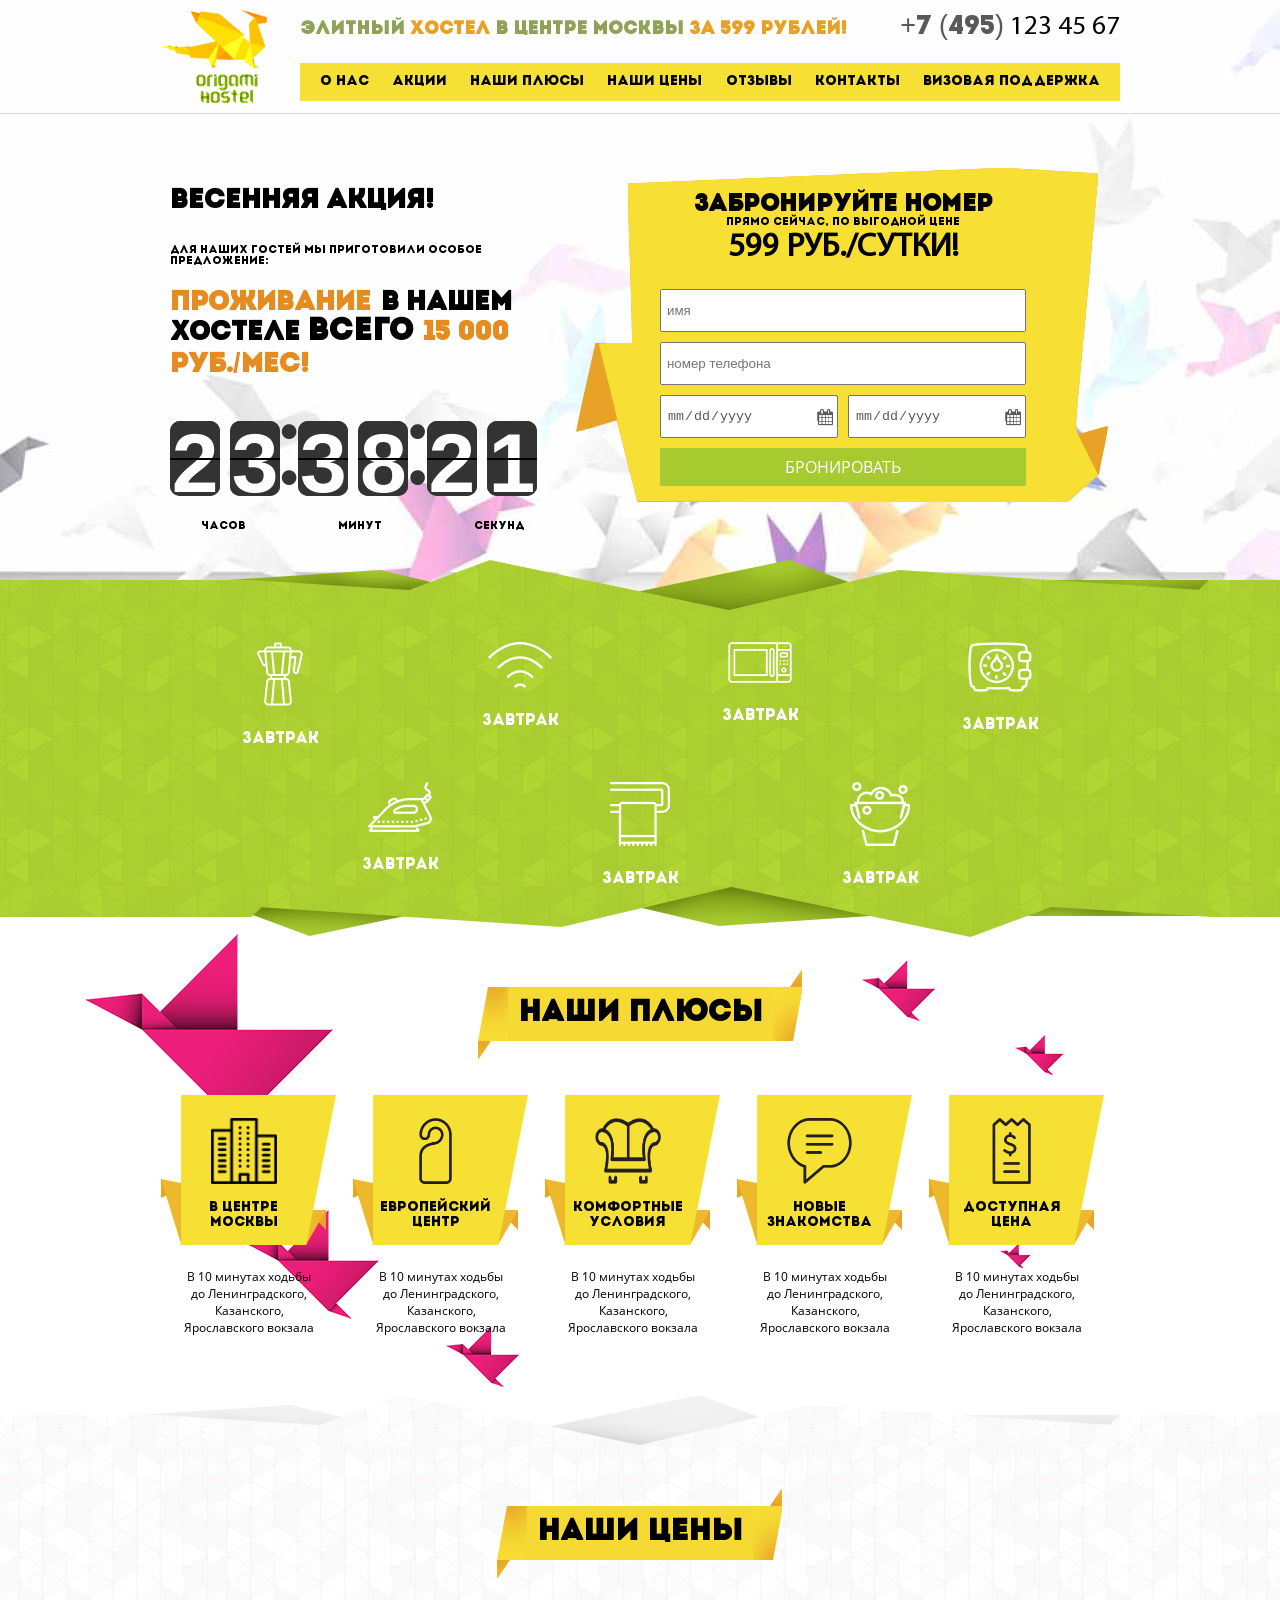
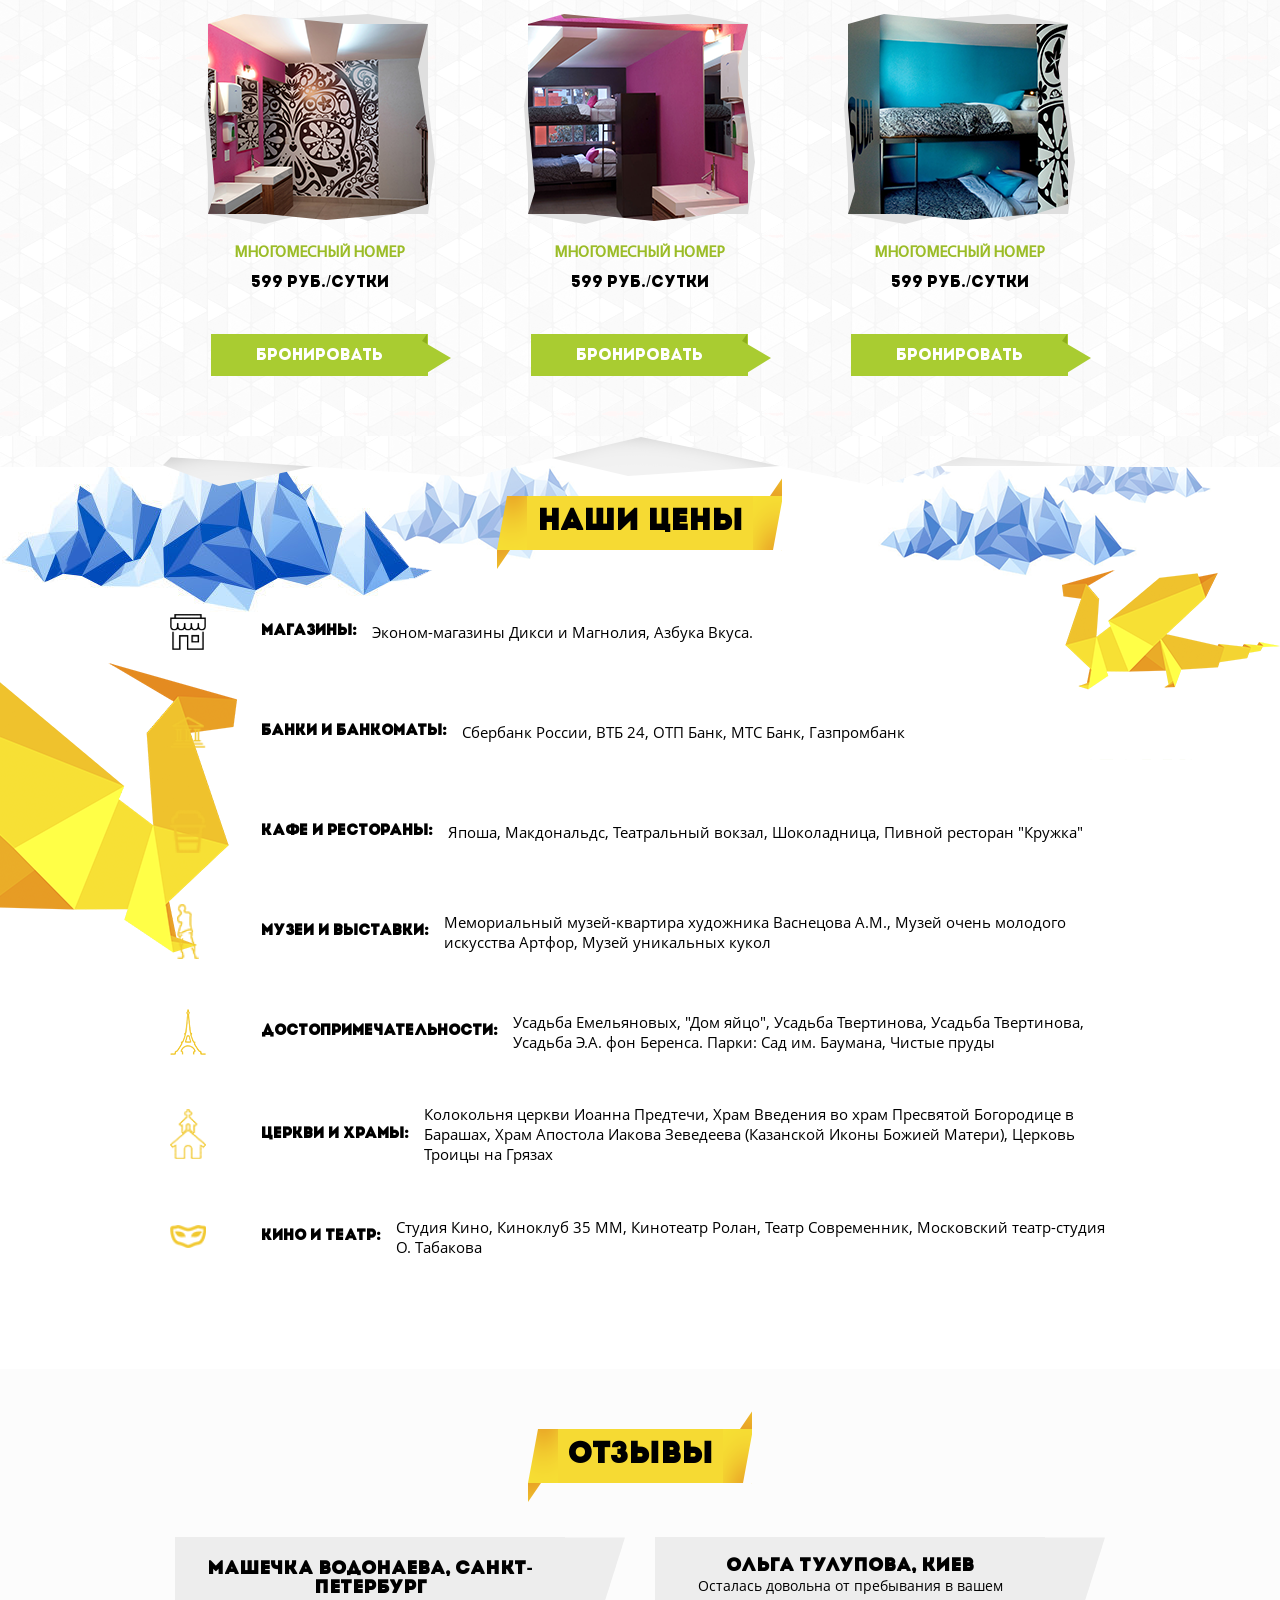
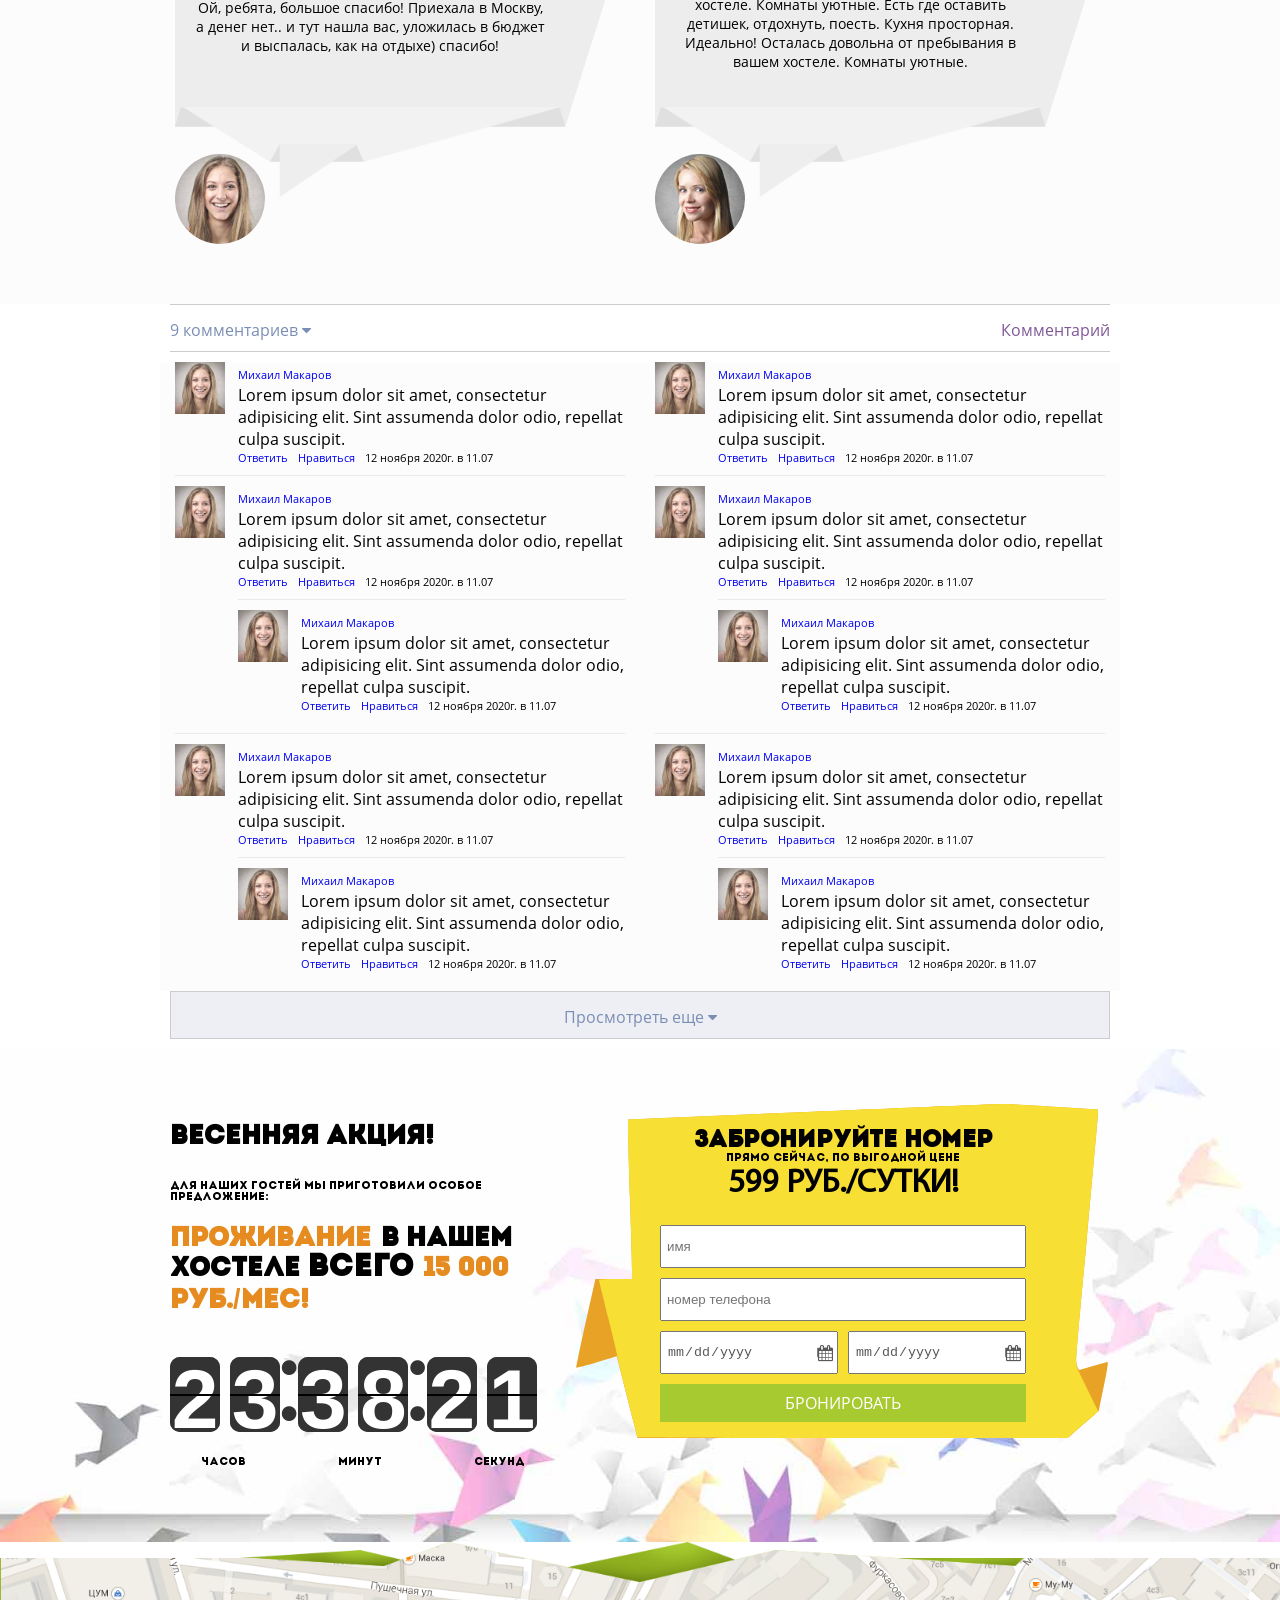
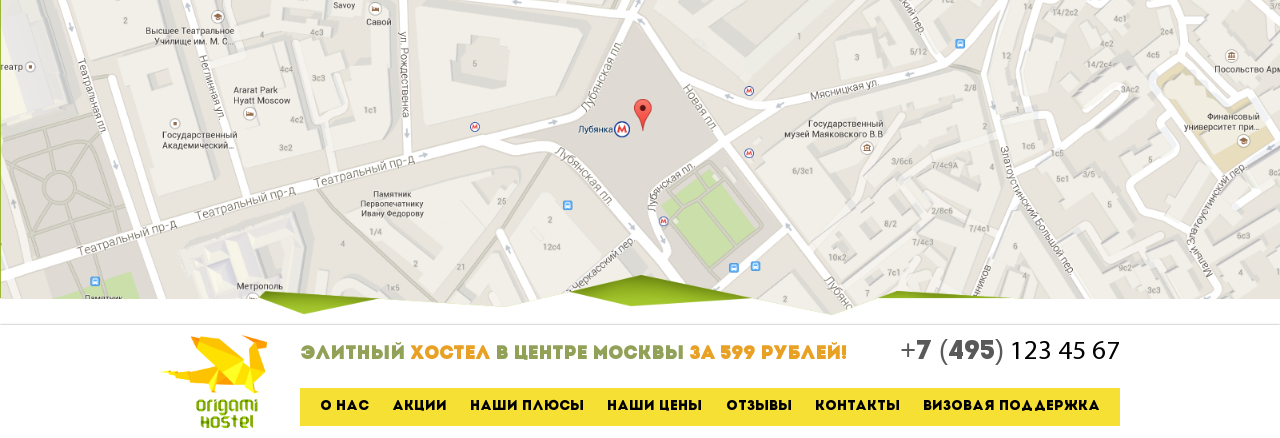
==== index.html @ 6f47c48c "Init" ====
<!DOCTYPE html>
<html lang="en">
<head>
	<meta charset="UTF-8">
	<meta name="viewport" content="width=device-width">
	<title>Start Html</title>
	<link rel="stylesheet" href="libs/retro-flipping-countdown/css/flip-clock.css">
	<link rel="stylesheet" href="libs/font-awesome/css/font-awesome.min.css">
	<link rel="stylesheet" href="css/fonts.css">
	<link rel="stylesheet" href="css/styil.css">
	<!-- <link rel="stylesheet" href="css/media.css"> -->
</head>
<body>
	<div class="bg_header">
		<header class="header">
			<div class="wrapper">
				<div class="row">
					<div class="menu">
						<div class="menu-logo">
							<img src="img/logo.png" alt="">
						</div>
						<div class="menu-nav">
							<div class="menu-nav--contact">
								<h2>Элитный <span>хостел</span> в центре Москвы <span>за 599 рублей!</span></h2>
								<a href="tel:+380501343095"><p><span>+7 (495)</span> 123 45 67</p></a>
							</div>
							<div class="menu-nav--bar">
								<ul>
									<li><a href="#">О нас</a></li>
									<li><a href="#">Акции</a></li>
									<li><a href="#">Наши плюсы</a></li>
									<li><a href="3">Наши цены</a></li>
									<li><a href="#">Отзывы</a></li>
									<li><a href="#">Контакты</a></li>
									<li><a href="#">Визовая поддержка</a></li>
								</ul>
							</div>
						</div>
					</div>
				</div>
			</div>
		</header>
		<div class="wrapper">
			<div class="section-form">
				<div class="trade-offer">
					<h3>Весенняя акция!</h3>
					<p>Для наших гостей мы приготовили особое предложение:</p>
					<h1><span>Проживание</span>в нашем хостеле <b>всего</b><span>15 000 руб./мес!<span></h1>
					<div class="timer">
						<ul class="flip-clock-container flip-example">
							 <li class="flip-item-seconds">23</li>
							 <li class="flip-item-minutes">38</li>
							 <li class="flip-item-hours">23</li>
		  				</ul>
		  				<div class="timer-name">
		  					<p>Часов</p>
		  					<p>минут</p>
		  					<p>секунд</p>
		  				</div>
					</div>
				</div>
				<div class="capture-form">
					<div class="capture-form--wrap">
						<h3>Забронируйте номер</h3>
						<p>Прямо сейчас, по выгодной цене</p>
						<h3>599 руб./сутки!</h3>
						<div class="form">
							<form action="#">
								<input type="text" name="имя" placeholder="имя">
								<input type="tel" name="tel" placeholder="номер телефона">
								<div class="form-data">
									<div class="data">
										<input type="date" name="calendar">
										<button><i class="fa fa-calendar" aria-hidden="true"></i>
										</button>
									</div>
									<div class="data">
										<input type="date" name="calendar">
										<button><i class="fa fa-calendar" aria-hidden="true"></i>
										</button>
									</div>
								</div>
								<button>Бронировать</button>
							</form>
						</div>
					</div>
				</div>
			</div>
		</div>
	</div>
	<div class="bg-green">
		<div class="wrapper">
			<div class="row row-green">
				<div class="col-4x">
					<div class="plus-item">
						<div class="plus-item--img">
							<img src="img/icon1.png" alt="">
						</div>
						<p>завтрак</p>
					</div>
				</div>
				<div class="col-4x">
					<div class="plus-item">
						<div class="plus-item--img">
							<img src="img/icon2.png" alt="">
						</div>
						<p>завтрак</p>
					</div>
				</div>
				<div class="col-4x">
					<div class="plus-item">
						<div class="plus-item--img">
							<img src="img/icon3.png" alt="">
						</div>
						<p>завтрак</p>
					</div>
				</div>
				<div class="col-4x">
					<div class="plus-item">
						<div class="plus-item--img">
							<img src="img/icon4.png" alt="">
						</div>
						<p>завтрак</p>
					</div>
				</div>
				<div class="col-4x">
					<div class="plus-item">
						<div class="plus-item--img">
							<img src="img/icon5.png" alt="">
						</div>
						<p>завтрак</p>
					</div>
				</div>
				<div class="col-4x">
					<div class="plus-item">
						<div class="plus-item--img">
							<img src="img/icon6.png" alt="">
						</div>
						<p>завтрак</p>
					</div>
				</div>
				<div class="col-4x">
					<div class="plus-item">
						<div class="plus-item--img">
							<img src="img/icon7.png" alt="">
						</div>
						<p>завтрак</p>
					</div>
				</div>
			</div>
		</div>
	</div>
	<div class="advantages">
		<div class="wrap-adv">
			<div class="wrapper titlle">
				<h2>Наши Плюсы</h2>
				<div class="row">
					<div class="col-5x">
						<div class="advantages-centr">
							<div class="advantages-wrap">
								<div class="advantages-img">
									<img src="img/adv1.png" alt="">
								</div>
								<p>В центре Москвы</p>
							</div>
							<p class="adv_subscrip">В 10 минутах ходьбы до Ленинградского, Казанского, Ярославского вокзала</p>
						</div>
					</div>
					<div class="col-5x">
						<div class="advantages-centr">
							<div class="advantages-wrap">
								<div class="advantages-img">
									<img src="img/adv2.png" alt="">
								</div>
								<p>Европейский центр</p>
							</div>
							<p class="adv_subscrip">В 10 минутах ходьбы до Ленинградского, Казанского, Ярославского вокзала</p>
						</div>
					</div>
					<div class="col-5x">
						<div class="advantages-centr">
							<div class="advantages-wrap">
								<div class="advantages-img">
									<img src="img/adv3.png" alt="">
								</div>
								<p>Комфортные условия</p>
							</div>
							<p class="adv_subscrip">В 10 минутах ходьбы до Ленинградского, Казанского, Ярославского вокзала</p>
						</div>
					</div>
					<div class="col-5x">
						<div class="advantages-centr">
							<div class="advantages-wrap">
								<div class="advantages-img">
									<img src="img/adv4.png" alt="">
								</div>
								<p>Новые знакомства</p>
							</div>
							<p class="adv_subscrip">В 10 минутах ходьбы до Ленинградского, Казанского, Ярославского вокзала</p>
						</div>
					</div>
					<div class="col-5x">
						<div class="advantages-centr">
							<div class="advantages-wrap">
								<div class="advantages-img">
									<img src="img/adv5.png" alt="">
								</div>
								<p>Доступная цена</p>
							</div>
							<p class="adv_subscrip">В 10 минутах ходьбы до Ленинградского, Казанского, Ярославского вокзала</p>
						</div>
					</div>
				</div>
			</div>
		</div>
	</div>
	<div class="price">
		<div class="wrap-adv">
			<div class="wrapper titlle">
				<h2>Наши цены</h2>
				<div class="row">
					<div class="col-3x">
						<div class="price-item">
							<div class="price-img">
								<img src="img/price1.png" alt="">
							</div>
							<h3>Многомесный номер</h3>
							<p>599 руб./сутки</p>
							<div class="price-btn">
								<a href="#">Бронировать</a>
							</div>
						</div>
					</div>
					<div class="col-3x">
						<div class="price-item">
							<div class="price-img">
								<img src="img/price2.png" alt="">
							</div>
							<h3>Многомесный номер</h3>
							<p>599 руб./сутки</p>
							<div class="price-btn">
								<a href="#">Бронировать</a>
							</div>
						</div>
					</div>
					<div class="col-3x">
						<div class="price-item">
							<div class="price-img">
								<img src="img/price3.png" alt="">
							</div>
							<h3>Многомесный номер</h3>
							<p>599 руб./сутки</p>
							<div class="price-btn">
								<a href="#">Бронировать</a>
							</div>
						</div>
					</div>
				</div>
			</div>
		</div>
	</div>
	<div class="whats_next">
		<div class="wrap-adv">
			<div class="wrapper titlle">
				<h2>Наши цены</h2>
				<ul class="whats-next-text">
					<li>
						<strong>Магазины:</strong>Эконом-магазины Дикси и Магнолия, Азбука Вкуса.
					</li>
					<li>
						<strong>Банки и банкоматы: </strong>Сбербанк России, ВТБ 24, ОТП Банк, МТС Банк, Газпромбанк
					</li>
					<li>
						<strong>Кафе и рестораны:</strong>Япоша, Макдональдс, Театральный вокзал, Шоколадница, Пивной ресторан "Кружка"
					</li>
					<li>
						<strong>Музеи и выставки:</strong>Мемориальный музей-квартира художника Васнецова А.М., Музей очень молодого искусства Артфор, Музей уникальных кукол
					</li>
					<li>
						<strong>Достопримечательности: </strong>Усадьба Емельяновых, "Дом яйцо", Усадьба Твертинова, Усадьба Твертинова, Усадьба Э.А. фон Беренса. Парки: Сад им. Баумана, Чистые пруды
					</li>
					<li>
						<strong>Церкви и храмы:</strong>Колокольня церкви Иоанна Предтечи, Храм Введения во храм Пресвятой Богородице в Барашах, Храм Апостола Иакова Зеведеева (Казанской Иконы Божией Матери), Церковь Троицы на Грязах
					</li>
					<li>
						<strong>Кино и театр:</strong>Студия Кино, Киноклуб 35 ММ, Кинотеатр Ролан, Театр Современник, Московский театр-студия  О. Табакова

					</li>
				</ul>
			</div>
		</div>
	</div>
	<div class="reviews">
		<div class="wrap-adv">
			<div class="wrapper titlle">
				<h2>Отзывы</h2>
				<div class="row">
					<div class="col-2x">
						<div class="reviews-item">
							<div class="reviews-item--text">
								<h3>Машечка Водонаева, Санкт-Петербург</h3>
								<p>Ой, ребята, большое спасибо! Приехала в Москву, а денег нет.. и тут нашла вас, уложилась в бюджет и выспалась, как на отдыхе) спасибо!</p>
							</div>
							<div class="reviews-item--avatar">
								<img src="img/avatart.jpg" alt="">
							</div>
						</div>
					</div>
				<div class="col-2x">
						<div class="reviews-item">
							<div class="reviews-item--text">
								<h3>Ольга Тулупова, Киев</h3>
								<p>Осталась довольна от пребывания в вашем хостеле. Комнаты уютные. Есть где оставить детишек, отдохнуть, поесть. Кухня просторная. Идеально! Осталась довольна от пребывания в вашем хостеле. Комнаты уютные. 
							</div>
							<div class="reviews-item--avatar">
								<img src="img/avatar2.jpg" alt="">
							</div>
						</div>
					</div>
				</div>
			</div>
		</div>
	</div>
	<div class="coment">
		<div class="wrapper">
			<div class="coment-row">
				<div class="coment-click">
					<button>
						<span>9 комментариев</span>
						<i class="fa fa-caret-down" aria-hidden="true"></i>
					</button>
				</div>
				<a href="#">Комментарий</a>
			</div>
			<div class="row coment-nth">
				<div class="col-2x">
					<div class="coment-wrap">
						<div class="coment-avatar">
							<img src="img/avatart.jpg" alt="">
						</div>
						<div class="coment-main">
							<a href="#">Михаил Макаров</a>
							<p>Lorem ipsum dolor sit amet, consectetur adipisicing elit. Sint assumenda dolor odio, repellat culpa suscipit.</p>
							<div class="coment-main--reviews">
								<a href="#">Ответить</a>
								<a href="#">Нравиться</a>
								<p>12 ноября 2020г. в 11.07</p>
							</div>
							
						</div>
					</div>
				</div>
				<div class="col-2x">
					<div class="coment-wrap">
						<div class="coment-avatar">
							<img src="img/avatart.jpg" alt="">
						</div>
						<div class="coment-main">
							<a href="#">Михаил Макаров</a>
							<p>Lorem ipsum dolor sit amet, consectetur adipisicing elit. Sint assumenda dolor odio, repellat culpa suscipit.</p>
							<div class="coment-main--reviews">
								<a href="#">Ответить</a>
								<a href="#">Нравиться</a>
								<p>12 ноября 2020г. в 11.07</p>
							</div>
						</div>
					</div>
				</div>
				<div class="col-2x">
					<div class="coment-wrap">
						<div class="coment-avatar">
							<img src="img/avatart.jpg" alt="">
						</div>
						<div class="coment-main">
							<a href="#">Михаил Макаров</a>
							<p>Lorem ipsum dolor sit amet, consectetur adipisicing elit. Sint assumenda dolor odio, repellat culpa suscipit.</p>
							<div class="coment-main--reviews">
								<a href="#">Ответить</a>
								<a href="#">Нравиться</a>
								<p>12 ноября 2020г. в 11.07</p>
							</div>
							<div class="coment-wrap">
								<div class="coment-avatar">
									<img src="img/avatart.jpg" alt="">
								</div>
								<div class="coment-main">
									<a href="#">Михаил Макаров</a>
									<p>Lorem ipsum dolor sit amet, consectetur adipisicing elit. Sint assumenda dolor odio, repellat culpa suscipit.</p>
									<div class="coment-main--reviews">
										<a href="#">Ответить</a>
										<a href="#">Нравиться</a>
										<p>12 ноября 2020г. в 11.07</p>
									</div>
								</div>
							</div>
						</div>
					</div>
				</div>
				<div class="col-2x">
					<div class="coment-wrap">
						<div class="coment-avatar">
							<img src="img/avatart.jpg" alt="">
						</div>
						<div class="coment-main">
							<a href="#">Михаил Макаров</a>
							<p>Lorem ipsum dolor sit amet, consectetur adipisicing elit. Sint assumenda dolor odio, repellat culpa suscipit.</p>
							<div class="coment-main--reviews">
								<a href="#">Ответить</a>
								<a href="#">Нравиться</a>
								<p>12 ноября 2020г. в 11.07</p>
							</div>
							<div class="coment-wrap">
								<div class="coment-avatar">
									<img src="img/avatart.jpg" alt="">
								</div>
								<div class="coment-main">
									<a href="#">Михаил Макаров</a>
									<p>Lorem ipsum dolor sit amet, consectetur adipisicing elit. Sint assumenda dolor odio, repellat culpa suscipit.</p>
									<div class="coment-main--reviews">
										<a href="#">Ответить</a>
										<a href="#">Нравиться</a>
										<p>12 ноября 2020г. в 11.07</p>
									</div>
								</div>
							</div>
						</div>
					</div>
				</div>
				<div class="col-2x">
					<div class="coment-wrap">
						<div class="coment-avatar">
							<img src="img/avatart.jpg" alt="">
						</div>
						<div class="coment-main">
							<a href="#">Михаил Макаров</a>
							<p>Lorem ipsum dolor sit amet, consectetur adipisicing elit. Sint assumenda dolor odio, repellat culpa suscipit.</p>
							<div class="coment-main--reviews">
								<a href="#">Ответить</a>
								<a href="#">Нравиться</a>
								<p>12 ноября 2020г. в 11.07</p>
							</div>
							<div class="coment-wrap">
								<div class="coment-avatar">
									<img src="img/avatart.jpg" alt="">
								</div>
								<div class="coment-main">
									<a href="#">Михаил Макаров</a>
									<p>Lorem ipsum dolor sit amet, consectetur adipisicing elit. Sint assumenda dolor odio, repellat culpa suscipit.</p>
									<div class="coment-main--reviews">
										<a href="#">Ответить</a>
										<a href="#">Нравиться</a>
										<p>12 ноября 2020г. в 11.07</p>
									</div>
								</div>
							</div>
						</div>
					</div>
				</div>
				<div class="col-2x">
					<div class="coment-wrap">
						<div class="coment-avatar">
							<img src="img/avatart.jpg" alt="">
						</div>
						<div class="coment-main">
							<a href="#">Михаил Макаров</a>
							<p>Lorem ipsum dolor sit amet, consectetur adipisicing elit. Sint assumenda dolor odio, repellat culpa suscipit.</p>
							<div class="coment-main--reviews">
								<a href="#">Ответить</a>
								<a href="#">Нравиться</a>
								<p>12 ноября 2020г. в 11.07</p>
							</div>
							<div class="coment-wrap">
								<div class="coment-avatar">
									<img src="img/avatart.jpg" alt="">
								</div>
								<div class="coment-main">
									<a href="#">Михаил Макаров</a>
									<p>Lorem ipsum dolor sit amet, consectetur adipisicing elit. Sint assumenda dolor odio, repellat culpa suscipit.</p>
									<div class="coment-main--reviews">
										<a href="#">Ответить</a>
										<a href="#">Нравиться</a>
										<p>12 ноября 2020г. в 11.07</p>
									</div>
								</div>
							</div>
						</div>
					</div>
				</div>
			</div>
			<div class="coment-row">
				<div class="coment-click">
					<button>
						<span>Просмотреть еще</span>
						<i class="fa fa-caret-down" aria-hidden="true"></i>
					</button>
				</div>
			</div>
		</div>
	</div>
	<div class="bg_header">
		<div class="wrapper">
			<div class="section-form">
				<div class="trade-offer">
					<h3>Весенняя акция!</h3>
					<p>Для наших гостей мы приготовили особое предложение:</p>
					<h1><span>Проживание</span>в нашем хостеле <b>всего</b><span>15 000 руб./мес!<span></h1>
					<div class="timer">
						<ul class="flip-clock-container flip-example">
							 <li class="flip-item-seconds">23</li>
							 <li class="flip-item-minutes">38</li>
							 <li class="flip-item-hours">23</li>
			  			</ul>
			  			<div class="timer-name">
			  				<p>Часов</p>
			  				<p>минут</p>
			  				<p>секунд</p>
			  			</div>
					</div>
				</div>
				<div class="capture-form">
					<div class="capture-form--wrap">
						<h3>Забронируйте номер</h3>
						<p>Прямо сейчас, по выгодной цене</p>
						<h3>599 руб./сутки!</h3>
						<div class="form">
							<form action="#">
								<input type="text" name="имя" placeholder="имя">
								<input type="tel" name="tel" placeholder="номер телефона">
								<div class="form-data">
									<div class="data">
										<input type="date" name="calendar">
										<button><i class="fa fa-calendar" aria-hidden="true"></i>
										</button>
									</div>
									<div class="data">
										<input type="date" name="calendar">
										<button><i class="fa fa-calendar" aria-hidden="true"></i>
										</button>
									</div>
								</div>
								<button>Бронировать</button>
							</form>
						</div>
					</div>
				</div>
			</div>
		</div>
	</div>
	<div class="map">
		<img src="img/map.png" alt="">
	</div>











	<div class="header">
		<div class="wrapper">
			<div class="row">
				<div class="menu">
					<div class="menu-logo">
						<img src="img/logo.png" alt="">
					</div>
					<div class="menu-nav">
						<div class="menu-nav--contact">
							<h2>Элитный <span>хостел</span> в центре Москвы <span>за 599 рублей!</span></h2>
							<a href="tel:+380501343095"><p><span>+7 (495)</span> 123 45 67</p></a>
						</div>
						<div class="menu-nav--bar">
							<ul>
								<li><a href="#">О нас</a></li>
								<li><a href="#">Акции</a></li>
								<li><a href="#">Наши плюсы</a></li>
								<li><a href="3">Наши цены</a></li>
								<li><a href="#">Отзывы</a></li>
								<li><a href="#">Контакты</a></li>
								<li><a href="#">Визовая поддержка</a></li>
							</ul>
						</div>
					</div>
				</div>
			</div>
		</div>
	</div>

		



	<script src="libs/jquery-3.4.1.min.js"></script>
	<script src="libs/retro-flipping-countdown/js/flip-clock.js"></script>
	<script src="js/js.js"></script>
</body>
</html>
---- libs/retro-flipping-countdown/css/flip-clock.css ----
.flip-clock-container {
  direction: ltr;
  font-family: Arial;
  padding: 0;
  margin: 0;
  list-style: none;
  -webkit-box-sizing: border-box;
          box-sizing: border-box;
  --flip-bg-color: #333;
  --flip-text-color: #fff;
  --flip-dots-color: #333;
  display: -webkit-box;
  display: -ms-flexbox;
  display: flex;
  -webkit-box-pack: start;
      -ms-flex-pack: start;
          justify-content: start;
  -webkit-box-orient: horizontal;
  -webkit-box-direction: reverse;
      -ms-flex-direction: row-reverse;
          flex-direction: row-reverse;
}

.flip-clock-container * {
  padding: 0;
  margin: 0;
  list-style: none;
  -webkit-box-sizing: border-box;
          box-sizing: border-box;
}

.flip-clock-container *::before, .flip-clock-container *::after {
  -webkit-box-sizing: border-box;
          box-sizing: border-box;
}

.flip-clock-container [class|="flip-item"] {
  display: -webkit-box;
  display: -ms-flexbox;
  display: flex;
  -webkit-box-orient: horizontal;
  -webkit-box-direction: reverse;
      -ms-flex-direction: row-reverse;
          flex-direction: row-reverse;
}

.flip-clock-container [class|="flip-item"]::before {
  content: ":";
  font-family: Consolas;
  font-size: 124px;
  color: var(--flip-dots-color);
  line-height: 36px;
  margin: 3px -13px;
}

.flip-clock-container [class|="flip-item"]:first-child::before {
  content: none;
}

.flip-clock-container [class|="flip-item"] .flip-digit {
  width: 50px;
  height: 75px;
  position: relative;
  margin: 0 5px;
}

.flip-clock-container [class|="flip-item"] .flip-digit > span {
  position: absolute;
  top: 0;
  left: 0;
  width: 100%;
  height: 100%;
  display: block;
  -webkit-perspective: 300px;
          perspective: 300px;
}

.flip-clock-container [class|="flip-item"] .flip-digit > span::after, .flip-clock-container [class|="flip-item"] .flip-digit > span::before {
  content: attr(data-digit);
  position: absolute;
  left: 0;
  width: 100%;
  height: 50%;
  font-size: 84px;
  font-weight: bolder;
  text-align: center;
  color: var(--flip-text-color);
  background-color: var(--flip-bg-color);
  overflow: hidden;
  -webkit-transform-style: preserve-3d;
          transform-style: preserve-3d;
}

.flip-clock-container [class|="flip-item"] .flip-digit > span::before {
  top: 0;
  line-height: 85px;
  border-radius: 10px 10px 0 0;
  border-bottom: 1px solid #000;
  -webkit-transform-origin: bottom;
  transform-origin: bottom;
}

.flip-clock-container [class|="flip-item"] .flip-digit > span::after {
  bottom: 0;
  line-height: 7px;
  border-radius: 0 0 10px 10px;
  border-top: 1px solid #000;
  -webkit-transform-origin: top;
  transform-origin: top;
}

.flip-clock-container [class|="flip-item"] .flip-digit.flipping .flip-digit-next {
  z-index: 0;
  -webkit-animation: afterZIndexAnim 0.9s linear forwards;
          animation: afterZIndexAnim 0.9s linear forwards;
}

.flip-clock-container [class|="flip-item"] .flip-digit.flipping .flip-digit-next::before {
  -webkit-animation: afterUpShadowAnim 0.9s linear forwards;
          animation: afterUpShadowAnim 0.9s linear forwards;
}

.flip-clock-container [class|="flip-item"] .flip-digit.flipping .flip-digit-next::after {
  -webkit-animation: afterFlipAnim 0.9s linear forwards, afterDownShadowAnim 0.9s linear forwards;
          animation: afterFlipAnim 0.9s linear forwards, afterDownShadowAnim 0.9s linear forwards;
}

.flip-clock-container [class|="flip-item"] .flip-digit.flipping .flip-digit-current {
  z-index: 1;
  -webkit-animation: currentZIndexAnim 0.9s linear forwards;
          animation: currentZIndexAnim 0.9s linear forwards;
}

.flip-clock-container [class|="flip-item"] .flip-digit.flipping .flip-digit-current::before {
  -webkit-animation: currentFlipAnim 0.9s linear forwards, currentUpShadowAnim 0.9s linear forwards;
          animation: currentFlipAnim 0.9s linear forwards, currentUpShadowAnim 0.9s linear forwards;
}

.flip-clock-container [class|="flip-item"] .flip-digit.flipping .flip-digit-current::after {
  -webkit-animation: currentDownShadowAnim 0.9s linear forwards;
          animation: currentDownShadowAnim 0.9s linear forwards;
}

@-webkit-keyframes afterZIndexAnim {
  0% {
    z-index: 0;
  }
  100% {
    z-index: 1;
  }
}

@keyframes afterZIndexAnim {
  0% {
    z-index: 0;
  }
  100% {
    z-index: 1;
  }
}

@-webkit-keyframes currentZIndexAnim {
  0% {
    z-index: 1;
  }
  100% {
    z-index: 0;
  }
}

@keyframes currentZIndexAnim {
  0% {
    z-index: 1;
  }
  100% {
    z-index: 0;
  }
}

@-webkit-keyframes afterFlipAnim {
  0% {
    -webkit-transform: rotateX(180deg);
            transform: rotateX(180deg);
  }
  100% {
    -webkit-transform: rotateX(0);
            transform: rotateX(0);
  }
}

@keyframes afterFlipAnim {
  0% {
    -webkit-transform: rotateX(180deg);
            transform: rotateX(180deg);
  }
  100% {
    -webkit-transform: rotateX(0);
            transform: rotateX(0);
  }
}

@-webkit-keyframes afterUpShadowAnim {
  0% {
    -webkit-box-shadow: inset 0 -100px 20px -10px black;
            box-shadow: inset 0 -100px 20px -10px black;
  }
  100% {
    -webkit-box-shadow: inset 0 0 20px -10px rgba(0, 0, 0, 0);
            box-shadow: inset 0 0 20px -10px rgba(0, 0, 0, 0);
  }
}

@keyframes afterUpShadowAnim {
  0% {
    -webkit-box-shadow: inset 0 -100px 20px -10px black;
            box-shadow: inset 0 -100px 20px -10px black;
  }
  100% {
    -webkit-box-shadow: inset 0 0 20px -10px rgba(0, 0, 0, 0);
            box-shadow: inset 0 0 20px -10px rgba(0, 0, 0, 0);
  }
}

@-webkit-keyframes afterDownShadowAnim {
  0% {
    -webkit-box-shadow: inset 0 100px 20px -10px black;
            box-shadow: inset 0 100px 20px -10px black;
  }
  100% {
    -webkit-box-shadow: inset 0 0 20px -10px rgba(0, 0, 0, 0);
            box-shadow: inset 0 0 20px -10px rgba(0, 0, 0, 0);
  }
}

@keyframes afterDownShadowAnim {
  0% {
    -webkit-box-shadow: inset 0 100px 20px -10px black;
            box-shadow: inset 0 100px 20px -10px black;
  }
  100% {
    -webkit-box-shadow: inset 0 0 20px -10px rgba(0, 0, 0, 0);
            box-shadow: inset 0 0 20px -10px rgba(0, 0, 0, 0);
  }
}

@-webkit-keyframes currentFlipAnim {
  0% {
    -webkit-transform: rotateX(0deg);
            transform: rotateX(0deg);
  }
  100% {
    -webkit-transform: rotateX(-180deg);
            transform: rotateX(-180deg);
  }
}

@keyframes currentFlipAnim {
  0% {
    -webkit-transform: rotateX(0deg);
            transform: rotateX(0deg);
  }
  100% {
    -webkit-transform: rotateX(-180deg);
            transform: rotateX(-180deg);
  }
}

@-webkit-keyframes currentUpShadowAnim {
  0% {
    -webkit-box-shadow: inset 0 0 15px -10px rgba(0, 0, 0, 0);
            box-shadow: inset 0 0 15px -10px rgba(0, 0, 0, 0);
  }
  50% {
    -webkit-box-shadow: inset 0 -50px 25px -10px black;
            box-shadow: inset 0 -50px 25px -10px black;
  }
  100% {
    -webkit-box-shadow: inset 0 -100px 25px -10px black;
            box-shadow: inset 0 -100px 25px -10px black;
  }
}

@keyframes currentUpShadowAnim {
  0% {
    -webkit-box-shadow: inset 0 0 15px -10px rgba(0, 0, 0, 0);
            box-shadow: inset 0 0 15px -10px rgba(0, 0, 0, 0);
  }
  50% {
    -webkit-box-shadow: inset 0 -50px 25px -10px black;
            box-shadow: inset 0 -50px 25px -10px black;
  }
  100% {
    -webkit-box-shadow: inset 0 -100px 25px -10px black;
            box-shadow: inset 0 -100px 25px -10px black;
  }
}

@-webkit-keyframes currentDownShadowAnim {
  0% {
    -webkit-box-shadow: inset 0 0 15px -10px rgba(0, 0, 0, 0);
            box-shadow: inset 0 0 15px -10px rgba(0, 0, 0, 0);
  }
  50% {
    -webkit-box-shadow: inset 0 50px 25px -10px black;
            box-shadow: inset 0 50px 25px -10px black;
  }
  100% {
    -webkit-box-shadow: inset 0 100px 25px -10px black;
            box-shadow: inset 0 100px 25px -10px black;
  }
}

@keyframes currentDownShadowAnim {
  0% {
    -webkit-box-shadow: inset 0 0 15px -10px rgba(0, 0, 0, 0);
            box-shadow: inset 0 0 15px -10px rgba(0, 0, 0, 0);
  }
  50% {
    -webkit-box-shadow: inset 0 50px 25px -10px black;
            box-shadow: inset 0 50px 25px -10px black;
  }
  100% {
    -webkit-box-shadow: inset 0 100px 25px -10px black;
            box-shadow: inset 0 100px 25px -10px black;
  }
}
/*# sourceMappingURL=flip-clock.css.map */
---- css/fonts.css ----
@font-face {
		font-family: "intro";
		src: url("../fonts/intro/Intro.eot");
		src: url("../fonts/intro/Intro.eot?#iefix")format("embedded-opentype"),
		url("../fonts/intro/Intro.woff") format("woff"),
		url("../fonts/intro/Intro.ttf") format("truetype");
		font-style: normal;
		font-weight: normal;
}
@font-face {
		font-family: "miriadproregular";
		src: url("../fonts/miriadproregular/MyriadPro-Regular.eot");
		src: url("../fonts/miriadproregular/MyriadPro-Regular.eot?#iefix")format("embedded-opentype"),
		url("../fonts/miriadproregular/MyriadPro-Regular.woff") format("woff"),
		url("../fonts/miriadproregular/MyriadPro-Regular.ttf") format("truetype");
		font-style: normal;
		font-weight: normal;
}
@font-face {
		font-family: "opensans";
		src: url("../fonts/opensans/OpenSans.eot");
		src: url("../fonts/opensans/OpenSans.eot?#iefix")format("embedded-opentype"),
		url("../fonts/opensans/OpenSans.woff") format("woff"),
		url("../fonts/opensans/OpenSans.ttf") format("truetype");
		font-style: normal;
		font-weight: normal;
}

@font-face {
		font-family: "font-awesome";
		src: url("../libs/font-awesome/fonts/fontawesome-webfont.eot");
		src: url("../libs/font-awesome/fonts/fontawesome-webfont.eot?#iefix")format("embedded-opentype"),
		url("../libs/font-awesome/fonts/fontawesome-webfont.woff") format("woff"),
		url("../libs/font-awesome/fonts/fontawesome-webfont.ttf") format("truetype");
		font-style: normal;
		font-weight: normal;
}
---- css/styil.css ----
.flex {
  display: -webkit-flex;
  display: -moz-flex;
  display: -ms-flex;
  display: -o-flex;
  display: flex;
}
* {
  margin: 0;
  padding: 0;
  box-sizing: border-box;
}
body {
  font-family: "intro", sans-serif;
}
img {
  max-width: 100%;
  display: block;
}
a {
  text-decoration: none;
}
button {
  padding: 0;
  border: none;
  font: inherit;
  color: inherit;
  background-color: transparent;
  font-family: "opensans";
}
.clearfix::after {
  content: "";
  display: table;
  clear: both;
}
.wrapper {
  max-width: 960px;
  min-width: 320px;
  margin: 0 auto;
  padding-left: 10px;
  padding-right: 10px;
}
.row {
  display: -webkit-flex;
  display: -moz-flex;
  display: -ms-flex;
  display: -o-flex;
  display: flex;
  flex-wrap: wrap;
  margin-left: -10px;
  margin-right: -10px;
}
.col-6x {
  width: 16.6666667%;
  padding-left: 15px;
  padding-right: 15px;
}
.col-5x {
  width: 20%;
  padding-left: 15px;
  padding-right: 15px;
}
.col-4x {
  width: 25%;
  padding-left: 15px;
  padding-right: 15px;
}
.col-3x {
  width: 33.333333%;
  padding-left: 15px;
  padding-right: 15px;
}
.col-2x {
  width: 50%;
  padding-left: 15px;
  padding-right: 15px;
}
h2 {
  font-family: "intro", sans-serif;
}
.bg_header {
  background-image: url(../img/bg2.jpg);
  background-repeat: no-repeat;
  background-size: cover;
  background-position: center;
}
.header {
  box-shadow: 0 0 2px #989293;
}
.menu {
  display: -webkit-flex;
  display: -moz-flex;
  display: -ms-flex;
  display: -o-flex;
  display: flex;
  justify-content: space-between;
  padding-top: 10px;
  padding-bottom: 10px;
  width: 100%;
}
.menu .menu-logo {
  max-width: 107px;
  margin-right: 33px;
}
.menu-nav {
  width: 100%;
}
.menu-nav--contact {
  display: -webkit-flex;
  display: -moz-flex;
  display: -ms-flex;
  display: -o-flex;
  display: flex;
  justify-content: space-between;
  align-items: center;
  margin-bottom: 19px;
}
.menu-nav--contact h2 {
  font-size: 18px;
  color: #91a258;
  padding-top: 5px;
}
.menu-nav--contact h2 span {
  font-size: 18px;
  color: #e8a025;
}
.menu-nav--contact p {
  font-family: "miriadproregular", sans-serif;
  font-size: 27px;
  color: #000000;
}
.menu-nav--contact p span {
  font-family: "intro", sans-serif;
  font-size: 27px;
  color: #595959;
}
.menu-nav--bar {
  background: #f7e034;
}
.menu-nav--bar ul {
  display: -webkit-flex;
  display: -moz-flex;
  display: -ms-flex;
  display: -o-flex;
  display: flex;
  justify-content: space-between;
  list-style: none;
  padding: 0 20px;
}
.menu-nav--bar ul li {
  position: relative;
}
.menu-nav--bar ul li:before {
  content: url(../img/menuh1.png);
  position: absolute;
  top: 0;
  left: 0;
  transform: translate(-99%, 0);
  width: 24px;
  opacity: 0;
}
.menu-nav--bar ul li:after {
  content: url(../img/menuh2.png);
  position: absolute;
  top: 0;
  right: 0;
  transform: translate(99%, -2px);
  width: 24px;
  opacity: 0;
}
.menu-nav--bar ul li:hover {
  background: #e58b20;
  transform: scale(1.1);
}
.menu-nav--bar ul li:hover a {
  color: #fff;
}
.menu-nav--bar ul li:hover:before {
  opacity: 1;
}
.menu-nav--bar ul li:hover:after {
  opacity: 1;
}
.menu-nav--bar ul li a {
  display: inline-block;
  text-decoration: none;
  font-family: "intro", sans-serif;
  font-size: 14px;
  color: #000000;
  line-height: 38px;
  text-transform: uppercase;
}
.section-form {
  display: -webkit-flex;
  display: -moz-flex;
  display: -ms-flex;
  display: -o-flex;
  display: flex;
  padding-top: 55px;
  padding-bottom: 51px;
}
.trade-offer {
  padding-top: 20px;
}
.trade-offer h3 {
  text-transform: uppercase;
  font-size: 27px;
  margin-bottom: 30px;
}
.trade-offer p {
  font-size: 11px;
  margin-bottom: 23px;
}
.trade-offer h1 {
  font-size: 27px;
  margin-bottom: 42px;
}
.trade-offer h1 span {
  color: #e58b20;
  margin-right: 10px;
}
.trade-offer h1 b {
  font-size: 31px;
  margin-right: 10px;
}
.trade-offer .timer {
  margin-left: -5px;
  margin-right: -5px;
}
.trade-offer .timer .flip-clock-container {
  margin-bottom: 25px;
}
.trade-offer .timer .timer-name {
  display: -webkit-flex;
  display: -moz-flex;
  display: -ms-flex;
  display: -o-flex;
  display: flex;
  justify-content: space-between;
  padding: 0 57px 0 36px;
}
.trade-offer .timer .timer-name p {
  text-transform: uppercase;
}
.capture-form {
  background-image: url("data:image/svg+xml;charset=utf8,%3C!DOCTYPE svg PUBLIC '-//W3C//DTD SVG 20010904//EN' 'http://www.w3.org/TR/2001/REC-SVG-20010904/DTD/svg10.dtd'%3E%3Csvg version='1.0' xmlns='http://www.w3.org/2000/svg' width='533px' height='334px' viewBox='0 0 5330 3340' preserveAspectRatio='xMidYMid meet'%3E%3Cg id='layer101' fill='%23e8a225' stroke='none'%3E%3Cpath d='M511 2932 l-103 -409 -199 60 c-110 33 -202 57 -206 54 -3 -4 38 -205 92 -447 l99 -440 183 0 183 0 0 -97 c0 -54 -9 -370 -20 -703 -11 -333 -20 -648 -20 -700 l0 -95 1848 -78 c1016 -43 1874 -78 1907 -78 33 0 259 13 503 28 l442 27 0 41 c-1 22 -52 592 -113 1267 -112 1216 -113 1227 -95 1262 10 20 20 36 21 36 1 0 63 -18 137 -40 74 -22 140 -40 146 -40 8 0 -5 83 -37 238 -27 130 -49 240 -49 244 0 4 -66 64 -147 134 -82 70 -149 131 -151 135 -2 5 -973 9 -2161 9 l-2156 0 -104 -408z'/%3E%3C/g%3E%3Cg id='layer102' fill='%23f7df34' stroke='none'%3E%3Cpath d='M616 3332 c-3 -5 -19 -62 -35 -128 -16 -65 -50 -200 -75 -299 -26 -99 -48 -189 -51 -200 -2 -11 -11 -47 -20 -80 -8 -33 -17 -77 -20 -97 -3 -21 -45 -199 -95 -397 -49 -199 -90 -365 -90 -371 0 -6 59 -10 165 -10 l165 0 0 -97 c0 -54 -9 -370 -20 -703 -11 -333 -20 -648 -20 -700 l0 -95 1848 -78 c1016 -43 1874 -78 1907 -78 33 0 259 13 503 28 l442 27 0 41 c-1 22 -52 594 -114 1270 -103 1125 -112 1233 -98 1265 7 19 59 127 114 239 l100 204 -35 31 c-19 17 -56 49 -82 71 -73 60 -126 107 -158 138 l-29 27 -2148 0 c-1182 0 -2151 -4 -2154 -8z'/%3E%3C/g%3E%3C/svg%3E");
  background-repeat: no-repeat;
  background-size: contain;
  width: 534px;
  height: 334px;
  flex-shrink: 0;
}
.capture-form--wrap {
  padding: 25px 84px;
  text-align: center;
}
.capture-form--wrap h3 {
  text-transform: uppercase;
  font-size: 24px;
}
.capture-form--wrap p {
  font-size: 11px;
}
.capture-form--wrap p ~ h3 {
  font-size: 33px;
  margin-bottom: 21px;
  font-family: "miriadproregular";
}
.form form {
  display: -webkit-flex;
  display: -moz-flex;
  display: -ms-flex;
  display: -o-flex;
  display: flex;
  flex-direction: column;
}
.form form input {
  margin-bottom: 10px;
  height: 43px;
  padding: 5px;
  color: #595959;
}
.form form input:focus {
  border: none;
}
.form form button {
  background: #a7ca30;
  border: none;
  height: 38px;
  color: #fff;
  text-transform: uppercase;
  font-size: 16px;
}
.form form button:hover {
  background: #1e2f07;
  cursor: pointer;
}
.form-data {
  display: -webkit-flex;
  display: -moz-flex;
  display: -ms-flex;
  display: -o-flex;
  display: flex;
}
.form-data .data {
  width: 50%;
  position: relative;
}
.form-data .data:last-child {
  margin-left: 10px;
}
.form-data .data button {
  position: absolute;
  right: 5px;
  top: 3px;
  background-color: #fff;
  color: #595959;
}
.form-data .data button:hover {
  background-color: #fff;
}
.data input[name="calendar"] {
  width: 100%;
}
.bg-green {
  background-image: url(../img/bgcentr.png);
  background-position: center;
  position: relative;
  padding-top: 36px;
  margin-bottom: 40px;
}
.bg-green:after {
  content: "";
  background-image: url(../img/bgtop.png);
  background-position: center;
  height: 60px;
  position: absolute;
  top: 0;
  left: 0;
  right: 0;
  margin-top: -51px;
  background-repeat: repeat-x;
}
.bg-green:before {
  content: "";
  background-image: url(../img/bgbutton.png);
  background-position: center;
  position: absolute;
  bottom: 0;
  right: 0;
  left: 0;
  height: 60px;
  margin-bottom: -54px;
  background-repeat: repeat-x;
}
.row-green {
  justify-content: center;
}
.plus-item {
  display: -webkit-flex;
  display: -moz-flex;
  display: -ms-flex;
  display: -o-flex;
  display: flex;
  flex-direction: column;
  align-items: center;
  justify-content: center;
  color: #fff;
}
.plus-item--img {
  margin-bottom: 25px;
}
.row-green > .col-4x:not(:nth-child(-n+4)) {
  margin-top: 35px;
}
.advantages {
  background: url(../img/bg-left.png) 10% 42% no-repeat, url(../img/bg-rigte.png) 80% 20% no-repeat;
  text-align: center;
  margin-bottom: 50px;
}
.wrap-adv {
  padding-top: 60px;
  padding-bottom: 60px;
}
.titlle h2 {
  display: inline-block;
  padding: 10px;
  background: #f6da33;
  margin-bottom: 54px;
  position: relative;
  font-size: 30px;
  line-height: 34px;
}
.titlle h2:before {
  content: "";
  background: url(../img/left.png);
  position: absolute;
  top: 0;
  left: 0;
  bottom: 0;
  width: 30px;
  margin-left: -30px;
  height: 73px;
}
.titlle h2:after {
  content: "";
  background: url(../img/rigte.png);
  position: absolute;
  top: -18px;
  right: 0;
  bottom: 0;
  width: 29px;
  margin-right: -29px;
  height: 73px;
}
.advantages-centr {
  padding-left: 6px;
}
.advantages-centr .adv_subscrip {
  font-size: 12px;
  padding-right: 20px;
  font-family: "opensans";
}
.advantages-wrap {
  background: #f7e034;
  width: 125px;
  height: 150px;
  position: relative;
  padding-top: 23px;
  padding-bottom: 15px;
  display: -webkit-flex;
  display: -moz-flex;
  display: -ms-flex;
  display: -o-flex;
  display: flex;
  flex-direction: column;
  justify-content: center;
  align-items: center;
  margin-bottom: 23px;
}
.advantages-wrap p {
  text-align: center;
  font-size: 14px;
  text-transform: uppercase;
}
.advantages-wrap:after {
  content: "";
  background-image: url(../img/left1.png);
  background-repeat: no-repeat;
  position: absolute;
  left: 0;
  top: 84px;
  bottom: 0;
  width: 30px;
  margin-left: -20px;
}
.advantages-wrap:before {
  content: "";
  background-image: url(../img/rigte1.png);
  background-repeat: no-repeat;
  position: absolute;
  right: 0;
  top: 0;
  bottom: 0;
  width: 30px;
  margin-right: -30px;
}
.advantages-img {
  width: 66px;
  height: 66px;
  margin-bottom: 16px;
  display: -webkit-flex;
  display: -moz-flex;
  display: -ms-flex;
  display: -o-flex;
  display: flex;
  justify-content: center;
  align-items: center;
}
.advantages-img img {
  height: 66px;
}
.price {
  background: url(../img/bgcentr3.png);
  position: relative;
  text-align: center;
}
.price:before {
  content: "";
  background-image: url(../img/bgtop3.png);
  background-repeat: repeat-x;
  background-position: center;
  height: 50px;
  position: absolute;
  top: 0;
  right: 0;
  left: 0;
  margin-top: -50px;
}
.price:after {
  content: "";
  background-image: url(../img/bgbottom3.png);
  background-repeat: repeat-x;
  background-position: center;
  height: 50px;
  position: absolute;
  bottom: 0;
  right: 0;
  left: 0;
  margin-bottom: -50px;
}
.price-item {
  display: -webkit-flex;
  display: -moz-flex;
  display: -ms-flex;
  display: -o-flex;
  display: flex;
  justify-content: center;
  flex-direction: column;
  align-items: center;
}
.price-item .price-img {
  width: 100%;
  margin-bottom: 20px;
  display: -webkit-flex;
  display: -moz-flex;
  display: -ms-flex;
  display: -o-flex;
  display: flex;
  justify-content: center;
  align-items: center;
}
.price-item h3 {
  color: #9bbc27;
  font-size: 16px;
  margin-bottom: 10px;
  font-family: "miriadproregular", sans-serif;
  text-transform: uppercase;
}
.price-item p {
  margin-bottom: 43px;
}
.price-btn {
  background-color: #a9cc31;
  position: relative;
  height: 42px;
}
.price-btn:before {
  content: "";
  background-image: url("data:image/svg+xml,%3Csvg xmlns='http://www.w3.org/2000/svg' viewBox='0 0 29 42' width='29' height='42'%3E%3Cdefs%3E%3Cimage width='29' height='42' id='img1' href='[data-uri]'/%3E%3C/defs%3E%3Cstyle%3E tspan %7B white-space:pre %7D %3C/style%3E%3Cuse id='Background' href='%23img1' x='0' y='0' /%3E%3C/svg%3E");
  position: absolute;
  top: 0;
  right: 0;
  bottom: 0;
  width: 29px;
  margin-right: -23px;
  height: 42px;
}
.price-btn a {
  text-decoration: none;
  color: #fff;
  display: inline-block;
  padding: 14px 45px;
}
.price-btn:hover {
  background: #f7e034;
}
.price-btn:hover:before {
  background-image: url("data:image/svg+xml,%3Csvg xmlns='http://www.w3.org/2000/svg' viewBox='0 0 29 42' width='29' height='42'%3E%3Cdefs%3E%3Cimage width='29' height='42' id='img1' href='[data-uri]'/%3E%3C/defs%3E%3Cstyle%3E tspan %7B white-space:pre %7D %3C/style%3E%3Cuse id='Background' href='%23img1' x='0' y='0' /%3E%3C/svg%3E");
}
.price-btn:hover a {
  color: #000;
}
.whats_next {
  text-align: center;
  background: url(../img/bg4r.png) 0% 0% no-repeat, url(../img/bg4rr.png) 100% 0% no-repeat;
}
.whats-next-text {
  text-align: left;
  list-style: none;
}
.whats-next-text li {
  font-size: 15px;
  margin-bottom: 45px;
  color: #000000;
  font-family: "opensans";
  display: -webkit-flex;
  display: -moz-flex;
  display: -ms-flex;
  display: -o-flex;
  display: flex;
  align-items: center;
}
.whats-next-text li strong {
  font-family: "intro", sans-serif;
  font-size: 15px;
  margin-right: 15px;
  flex-shrink: 0;
  padding-left: 55px;
}
.titlle > .whats-next-text > li:nth-child(1):before {
  content: "";
  background-image: url(../img/icon27.png);
  width: 36px;
  height: 55px;
  display: block;
  background-repeat: no-repeat;
  background-size: contain;
  background-position: center;
  flex-shrink: 0;
}
.titlle > .whats-next-text > li:nth-child(2):before {
  content: "";
  background-image: url(../img/icon22.png);
  width: 36px;
  height: 55px;
  display: block;
  background-repeat: no-repeat;
  background-size: contain;
  background-position: center;
  flex-shrink: 0;
}
.titlle > .whats-next-text > li:nth-child(3):before {
  content: "";
  background-image: url(../img/icon23.png);
  width: 36px;
  height: 55px;
  display: block;
  background-repeat: no-repeat;
  background-size: contain;
  background-position: center;
  flex-shrink: 0;
}
.titlle > .whats-next-text > li:nth-child(4):before {
  content: "";
  background-image: url(../img/icon24.png);
  width: 36px;
  height: 55px;
  display: block;
  background-repeat: no-repeat;
  background-size: contain;
  background-position: center;
  flex-shrink: 0;
}
.titlle > .whats-next-text > li:nth-child(5):before {
  content: "";
  background-image: url(../img/icon25.png);
  width: 36px;
  height: 55px;
  display: block;
  background-repeat: no-repeat;
  background-size: contain;
  background-position: center;
  flex-shrink: 0;
}
.titlle > .whats-next-text > li:nth-child(6):before {
  content: "";
  background-image: url(../img/icon26.png);
  width: 36px;
  height: 55px;
  display: block;
  background-repeat: no-repeat;
  background-size: contain;
  background-position: center;
  flex-shrink: 0;
}
.titlle > .whats-next-text > li:nth-child(7):before {
  content: "";
  background-image: url(../img/icon277.png);
  width: 36px;
  height: 55px;
  display: block;
  background-repeat: no-repeat;
  background-size: contain;
  background-position: center;
  flex-shrink: 0;
}
.reviews {
  text-align: center;
  background: #fcfcfc;
}
.reviews-item {
  padding-right: 60px;
}
.reviews-item--text {
  background: #ededed;
  position: relative;
  padding: 20px;
  height: 190px;
  margin-bottom: 27px;
}
.reviews-item--text:before {
  content: "";
  display: block;
  width: 60px;
  clip-path: polygon(100% 0, 0 100%, 0 0);
  background: #ededed;
  position: absolute;
  right: 0;
  top: 0;
  bottom: 0;
  margin-right: -60px;
}
.reviews-item--text:after {
  content: "";
  display: block;
  background-image: url(../img/rewie.png);
  background-repeat: no-repeat;
  background-size: cover;
  height: 90px;
  position: absolute;
  right: 0;
  left: 0;
  bottom: 0;
  margin-bottom: -70px;
}
.reviews-item--text p {
  font-family: "opensans";
  font-size: 14px;
}
.reviews-item--avatar {
  border-radius: 50%;
  height: 90px;
  width: 90px;
  overflow: hidden;
}
.coment-row {
  display: -webkit-flex;
  display: -moz-flex;
  display: -ms-flex;
  display: -o-flex;
  display: flex;
  justify-content: space-between;
  align-items: center;
  border-top: 1px solid #cccccc;
  border-bottom: 1px solid #cccccc;
  padding-top: 14px;
  padding-bottom: 10px;
  margin-bottom: 10px;
}
.coment-row a {
  display: inline-block;
  color: #815998;
  font-family: "opensans";
}
.coment-click {
  display: -webkit-flex;
  display: -moz-flex;
  display: -ms-flex;
  display: -o-flex;
  display: flex;
  align-items: center;
  font-size: 11px;
}
.coment-click button {
  color: #7b8eb5;
  cursor: pointer;
  font-size: 16px;
}
.coment-click button span {
  font-size: 16px;
}
.coment-wrap {
  display: -webkit-flex;
  display: -moz-flex;
  display: -ms-flex;
  display: -o-flex;
  display: flex;
  align-items: flex-start;
  padding-bottom: 10px;
}
.coment-wrap .coment-avatar {
  flex-shrink: 0;
  height: 50px;
  width: 50px;
  margin-right: 13px;
}
.coment-nth {
  background: #fcfcfc;
}
.coment-nth .col-2x:not(:nth-last-child(-n+2)) > .coment-wrap {
  border-bottom: 1px solid #e9eaed;
  margin-bottom: 10px;
}
.coment-wrap .coment-main > .coment-wrap {
  border-top: 1px solid #e9eaed;
  padding-top: 10px;
  margin-top: 10px;
}
.coment-main {
  font-family: "opensans";
}
.coment-main a {
  font-size: 11px;
}
.coment-main--reviews {
  display: -webkit-flex;
  display: -moz-flex;
  display: -ms-flex;
  display: -o-flex;
  display: flex;
  align-items: center;
  font-size: 11px;
}
.coment-main--reviews a {
  margin-right: 10px;
}
.coment-nth + .coment-row {
  border: 1px solid #cccccc;
  background: #edeff4;
}
.coment-nth + .coment-row .coment-click {
  margin: 0 auto;
}
.map {
  margin-bottom: 10px;
}
.map img {
  width: 100%;
}
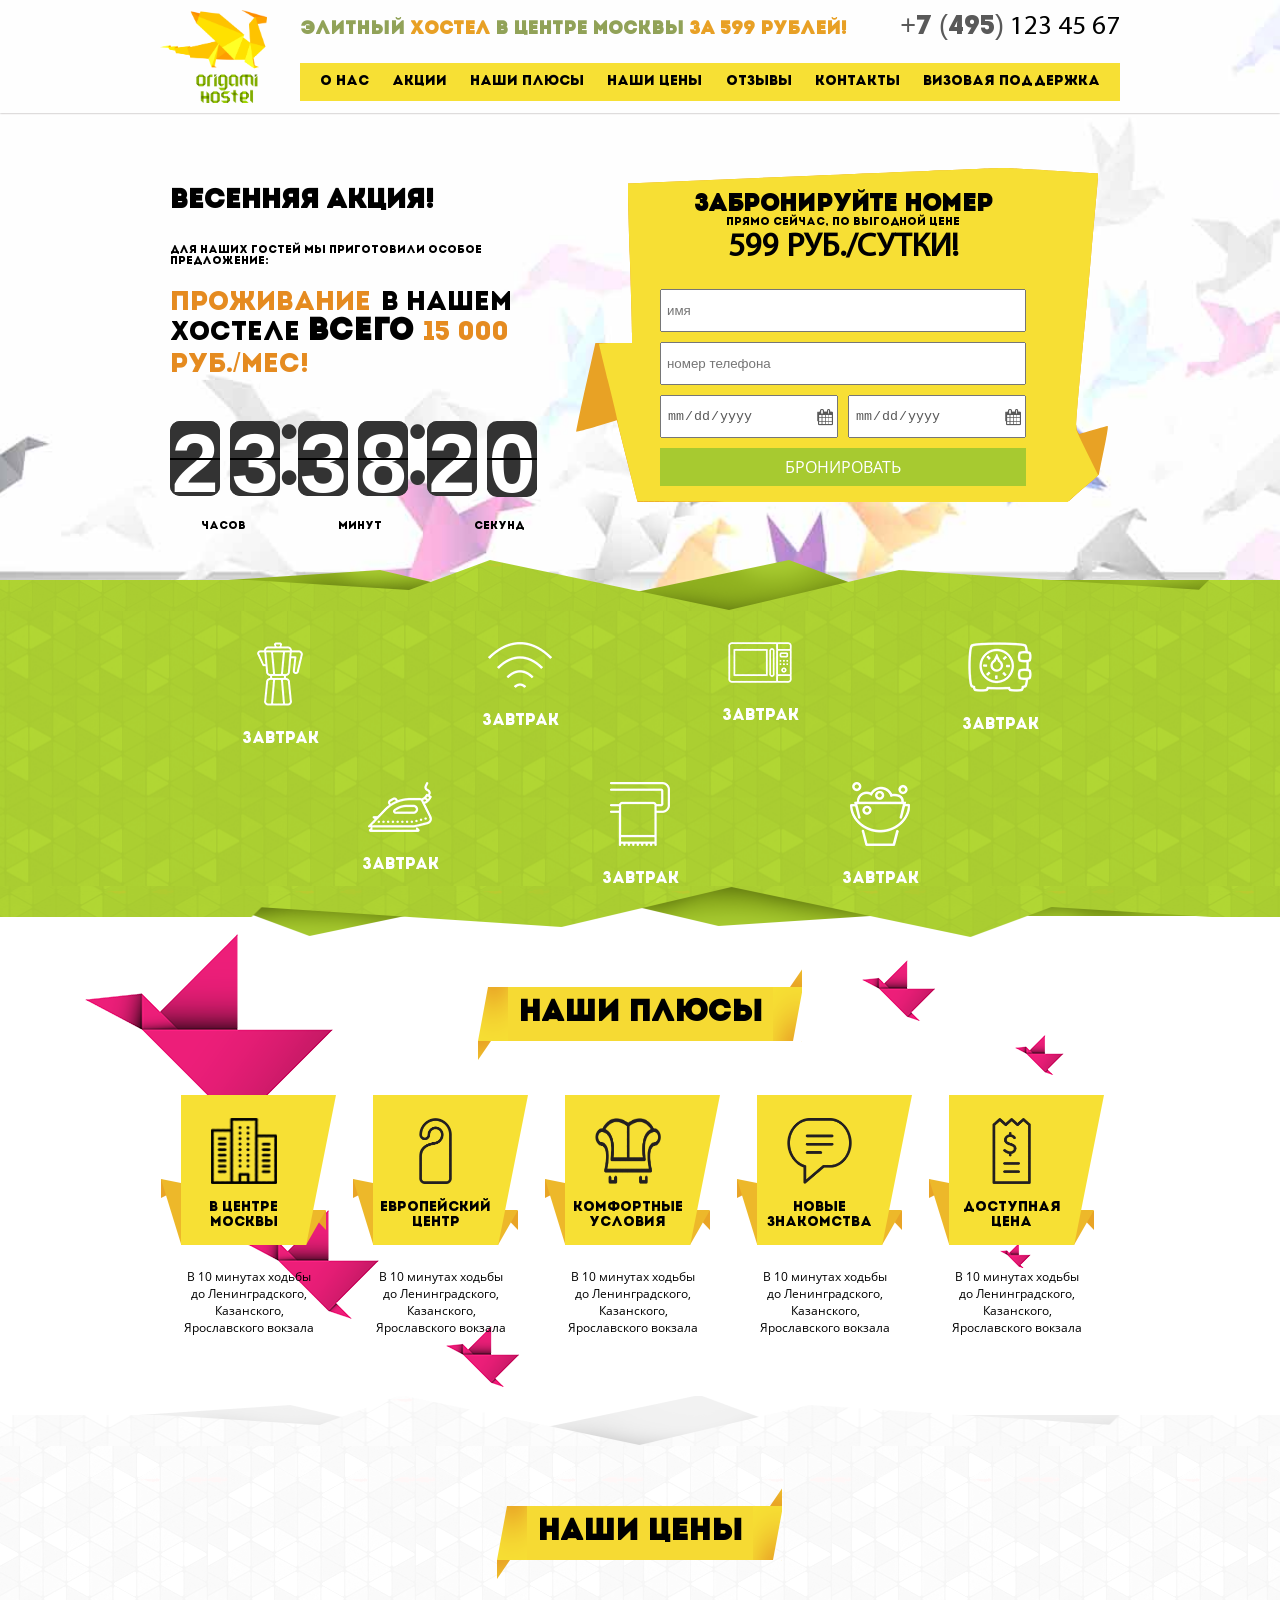
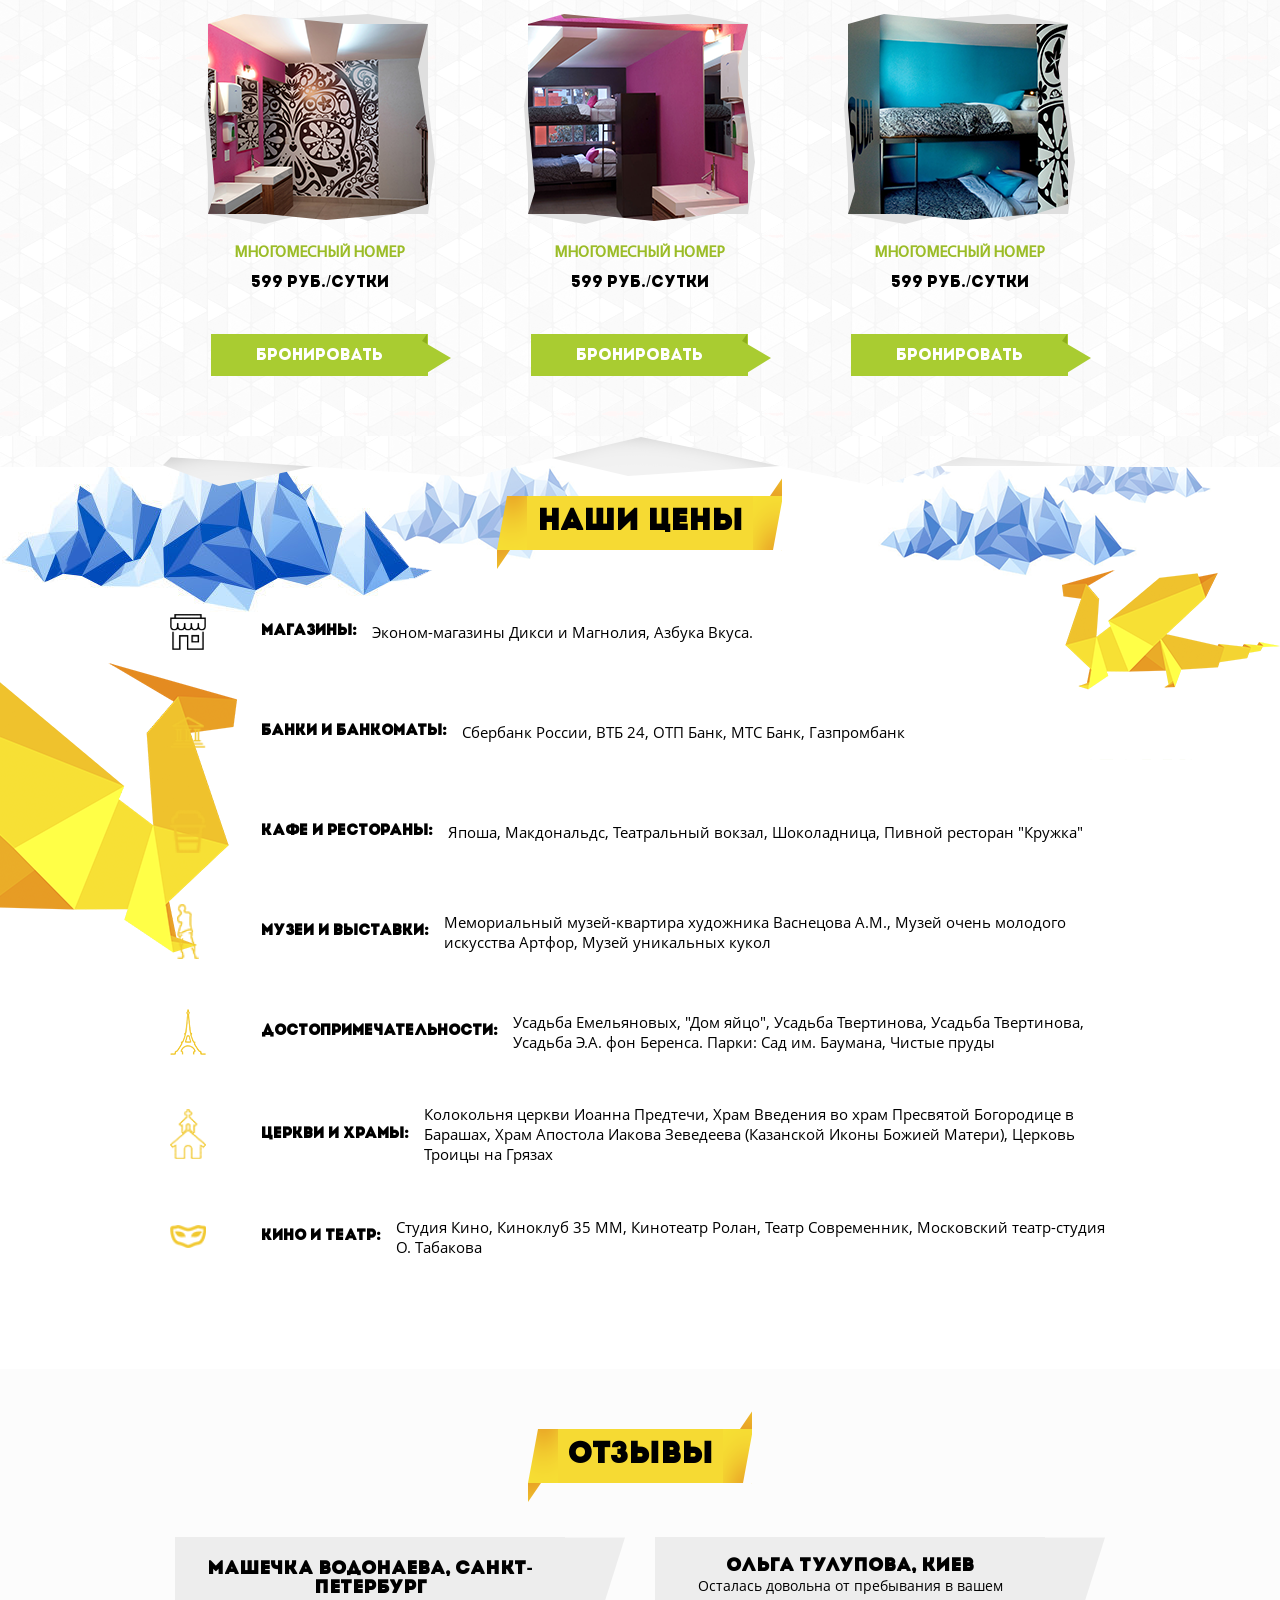
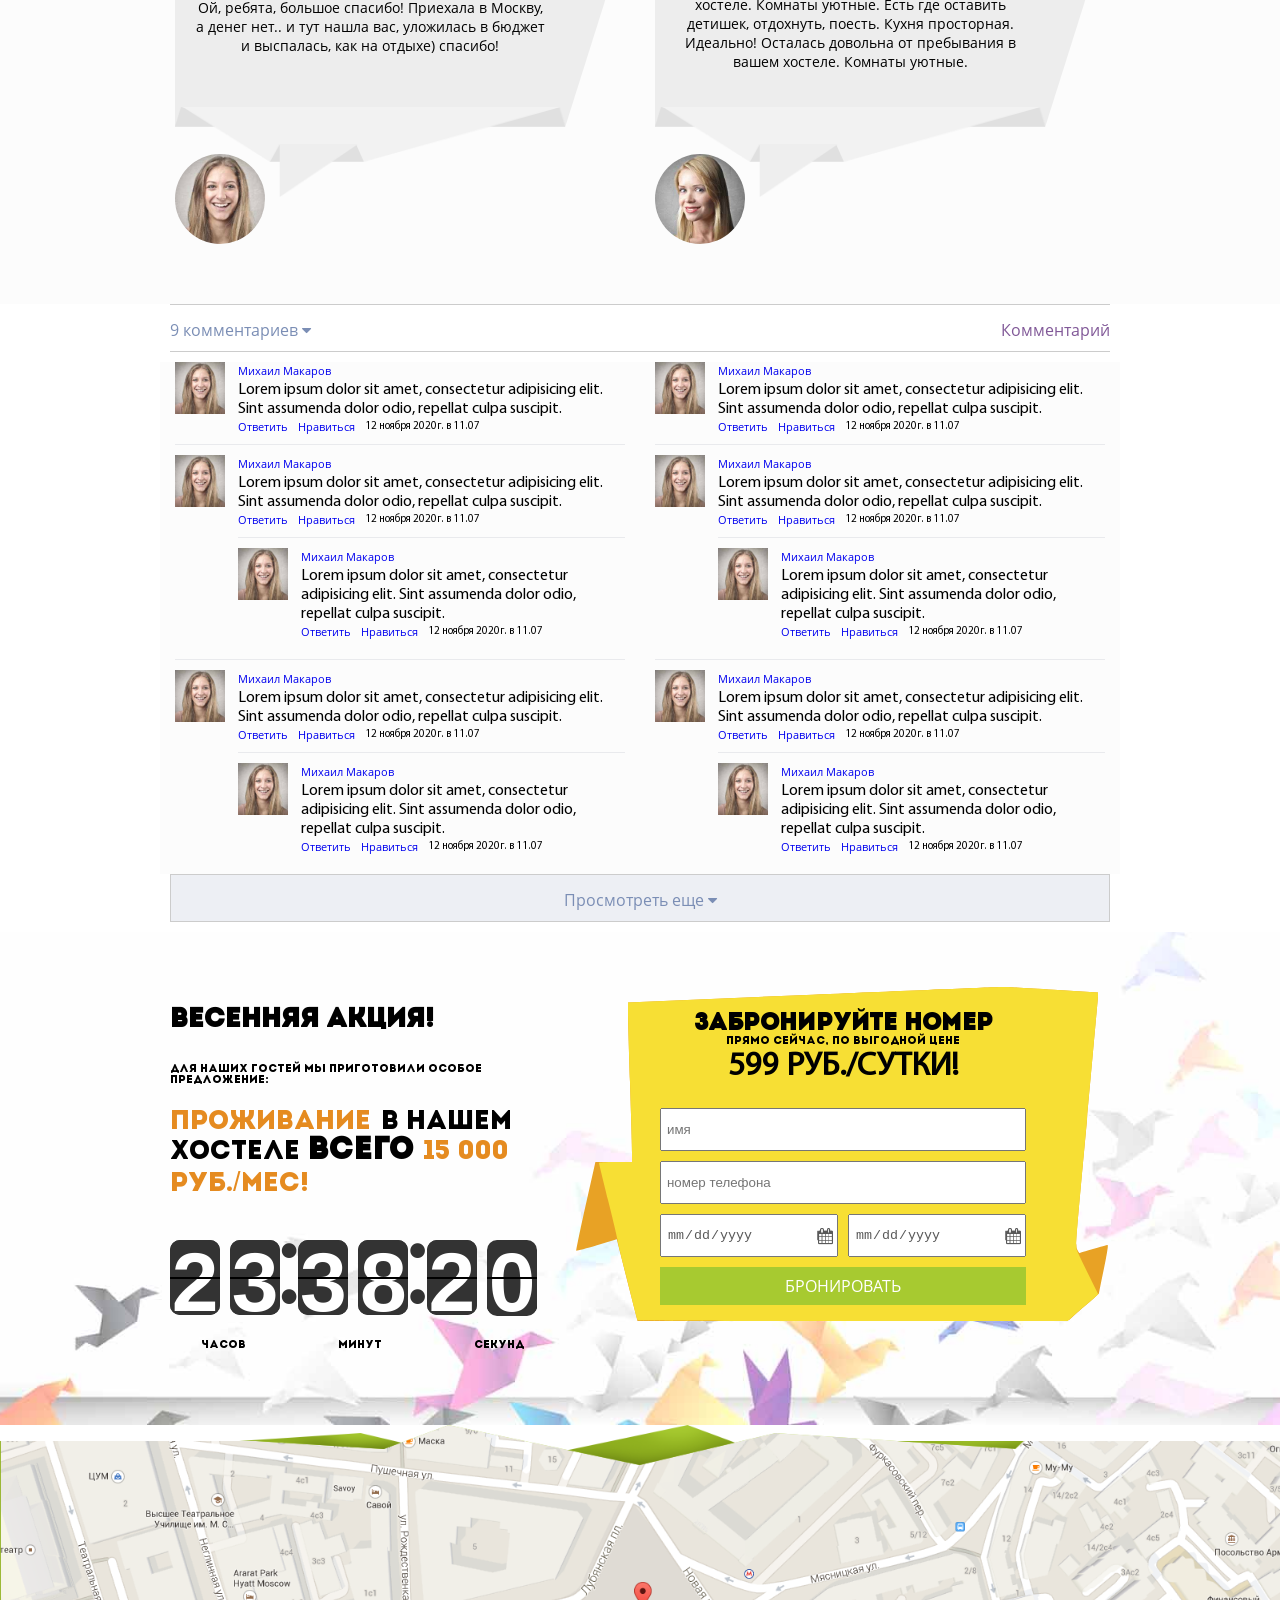
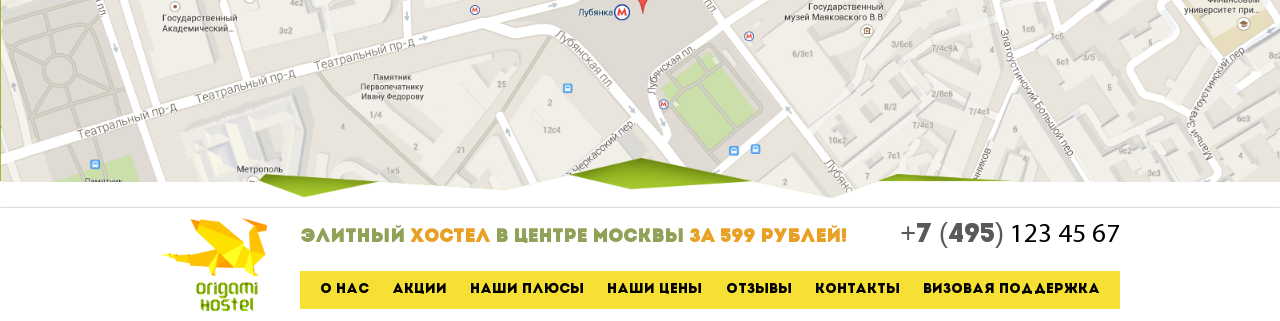
==== commit 6886a8f8: "media css" ====
--- a/index.html
+++ b/index.html
@@ -8,7 +8,7 @@
 	<link rel="stylesheet" href="libs/font-awesome/css/font-awesome.min.css">
 	<link rel="stylesheet" href="css/fonts.css">
 	<link rel="stylesheet" href="css/styil.css">
-	<!-- <link rel="stylesheet" href="css/media.css"> -->
+	<link rel="stylesheet" href="css/media.css">
 </head>
 <body>
 	<div class="bg_header">
@@ -45,7 +45,7 @@
 				<div class="trade-offer">
 					<h3>Весенняя акция!</h3>
 					<p>Для наших гостей мы приготовили особое предложение:</p>
-					<h1><span>Проживание</span>в нашем хостеле <b>всего</b><span>15 000 руб./мес!<span></h1>
+					<p class="titlle"><span>Проживание</span>в нашем хостеле <b>всего</b><span>15 000 руб./мес!</span></p>
 					<div class="timer">
 						<ul class="flip-clock-container flip-example">
 							 <li class="flip-item-seconds">23</li>
@@ -152,10 +152,10 @@
 	</div>
 	<div class="advantages">
 		<div class="wrap-adv">
-			<div class="wrapper titlle">
+			<div class="wrapper titlle media-wrap">
 				<h2>Наши Плюсы</h2>
-				<div class="row">
-					<div class="col-5x">
+				<div class="row md-row cm-row">
+					<div class="col-5x md-col-3x cm-col-1x">
 						<div class="advantages-centr">
 							<div class="advantages-wrap">
 								<div class="advantages-img">
@@ -166,7 +166,7 @@
 							<p class="adv_subscrip">В 10 минутах ходьбы до Ленинградского, Казанского, Ярославского вокзала</p>
 						</div>
 					</div>
-					<div class="col-5x">
+					<div class="col-5x md-col-3x cm-col-1x">
 						<div class="advantages-centr">
 							<div class="advantages-wrap">
 								<div class="advantages-img">
@@ -177,7 +177,7 @@
 							<p class="adv_subscrip">В 10 минутах ходьбы до Ленинградского, Казанского, Ярославского вокзала</p>
 						</div>
 					</div>
-					<div class="col-5x">
+					<div class="col-5x md-col-3x cm-col-1x">
 						<div class="advantages-centr">
 							<div class="advantages-wrap">
 								<div class="advantages-img">
@@ -188,7 +188,7 @@
 							<p class="adv_subscrip">В 10 минутах ходьбы до Ленинградского, Казанского, Ярославского вокзала</p>
 						</div>
 					</div>
-					<div class="col-5x">
+					<div class="col-5x md-col-3x cm-col-1x">
 						<div class="advantages-centr">
 							<div class="advantages-wrap">
 								<div class="advantages-img">
@@ -199,7 +199,7 @@
 							<p class="adv_subscrip">В 10 минутах ходьбы до Ленинградского, Казанского, Ярославского вокзала</p>
 						</div>
 					</div>
-					<div class="col-5x">
+					<div class="col-5x md-col-3x cm-col-1x">
 						<div class="advantages-centr">
 							<div class="advantages-wrap">
 								<div class="advantages-img">
@@ -218,8 +218,8 @@
 		<div class="wrap-adv">
 			<div class="wrapper titlle">
 				<h2>Наши цены</h2>
-				<div class="row">
-					<div class="col-3x">
+				<div class="row cm-row">
+					<div class="col-3x cm-col-1x">
 						<div class="price-item">
 							<div class="price-img">
 								<img src="img/price1.png" alt="">
@@ -231,7 +231,7 @@
 							</div>
 						</div>
 					</div>
-					<div class="col-3x">
+					<div class="col-3x cm-col-1x">
 						<div class="price-item">
 							<div class="price-img">
 								<img src="img/price2.png" alt="">
@@ -243,7 +243,7 @@
 							</div>
 						</div>
 					</div>
-					<div class="col-3x">
+					<div class="col-3x cm-col-1x">
 						<div class="price-item">
 							<div class="price-img">
 								<img src="img/price3.png" alt="">
@@ -261,29 +261,29 @@
 	</div>
 	<div class="whats_next">
 		<div class="wrap-adv">
-			<div class="wrapper titlle">
+			<div class="wrapper titlle media-wrap">
 				<h2>Наши цены</h2>
 				<ul class="whats-next-text">
 					<li>
-						<strong>Магазины:</strong>Эконом-магазины Дикси и Магнолия, Азбука Вкуса.
-					</li>
-					<li>
-						<strong>Банки и банкоматы: </strong>Сбербанк России, ВТБ 24, ОТП Банк, МТС Банк, Газпромбанк
-					</li>
-					<li>
-						<strong>Кафе и рестораны:</strong>Япоша, Макдональдс, Театральный вокзал, Шоколадница, Пивной ресторан "Кружка"
-					</li>
-					<li>
-						<strong>Музеи и выставки:</strong>Мемориальный музей-квартира художника Васнецова А.М., Музей очень молодого искусства Артфор, Музей уникальных кукол
-					</li>
-					<li>
-						<strong>Достопримечательности: </strong>Усадьба Емельяновых, "Дом яйцо", Усадьба Твертинова, Усадьба Твертинова, Усадьба Э.А. фон Беренса. Парки: Сад им. Баумана, Чистые пруды
-					</li>
-					<li>
-						<strong>Церкви и храмы:</strong>Колокольня церкви Иоанна Предтечи, Храм Введения во храм Пресвятой Богородице в Барашах, Храм Апостола Иакова Зеведеева (Казанской Иконы Божией Матери), Церковь Троицы на Грязах
-					</li>
-					<li>
-						<strong>Кино и театр:</strong>Студия Кино, Киноклуб 35 ММ, Кинотеатр Ролан, Театр Современник, Московский театр-студия  О. Табакова
+						<strong>Магазины:</strong><p>Эконом-магазины Дикси и Магнолия, Азбука Вкуса.</p>
+					</li>
+					<li>
+						<strong>Банки и банкоматы: </strong><p>Сбербанк России, ВТБ 24, ОТП Банк, МТС Банк, Газпромбанк</p>
+					</li>
+					<li>
+						<strong>Кафе и рестораны:</strong><p>Япоша, Макдональдс, Театральный вокзал, Шоколадница, Пивной ресторан "Кружка"</p>
+					</li>
+					<li>
+						<strong>Музеи и выставки:</strong><p>Мемориальный музей-квартира художника Васнецова А.М., Музей очень молодого искусства Артфор, Музей уникальных кукол</p>
+					</li>
+					<li>
+						<strong>Достопримечательности: </strong><p>Усадьба Емельяновых, "Дом яйцо", Усадьба Твертинова, Усадьба Твертинова, Усадьба Э.А. фон Беренса. Парки: Сад им. Баумана, Чистые пруды</p>
+					</li>
+					<li>
+						<strong>Церкви и храмы:</strong><p>Колокольня церкви Иоанна Предтечи, Храм Введения во храм Пресвятой Богородице в Барашах, Храм Апостола Иакова Зеведеева (Казанской Иконы Божией Матери), Церковь Троицы на Грязах</p>
+					</li>
+					<li>
+						<strong>Кино и театр:</strong><p>Студия Кино, Киноклуб 35 ММ, Кинотеатр Ролан, Театр Современник, Московский театр-студия  О. Табакова</p>
 
 					</li>
 				</ul>
@@ -294,8 +294,8 @@
 		<div class="wrap-adv">
 			<div class="wrapper titlle">
 				<h2>Отзывы</h2>
-				<div class="row">
-					<div class="col-2x">
+				<div class="row cm-row">
+					<div class="col-2x cm-col-1x">
 						<div class="reviews-item">
 							<div class="reviews-item--text">
 								<h3>Машечка Водонаева, Санкт-Петербург</h3>
@@ -306,7 +306,7 @@
 							</div>
 						</div>
 					</div>
-				<div class="col-2x">
+				<div class="col-2x cm-col-1x">
 						<div class="reviews-item">
 							<div class="reviews-item--text">
 								<h3>Ольга Тулупова, Киев</h3>
@@ -332,8 +332,8 @@
 				</div>
 				<a href="#">Комментарий</a>
 			</div>
-			<div class="row coment-nth">
-				<div class="col-2x">
+			<div class="row coment-nth cm-row">
+				<div class="col-2x cm-col-1x">
 					<div class="coment-wrap">
 						<div class="coment-avatar">
 							<img src="img/avatart.jpg" alt="">
@@ -350,7 +350,7 @@
 						</div>
 					</div>
 				</div>
-				<div class="col-2x">
+				<div class="col-2x cm-col-1x">
 					<div class="coment-wrap">
 						<div class="coment-avatar">
 							<img src="img/avatart.jpg" alt="">
@@ -366,7 +366,7 @@
 						</div>
 					</div>
 				</div>
-				<div class="col-2x">
+				<div class="col-2x cm-col-1x">
 					<div class="coment-wrap">
 						<div class="coment-avatar">
 							<img src="img/avatart.jpg" alt="">
@@ -396,7 +396,7 @@
 						</div>
 					</div>
 				</div>
-				<div class="col-2x">
+				<div class="col-2x cm-col-1x">
 					<div class="coment-wrap">
 						<div class="coment-avatar">
 							<img src="img/avatart.jpg" alt="">
@@ -426,7 +426,7 @@
 						</div>
 					</div>
 				</div>
-				<div class="col-2x">
+				<div class="col-2x cm-col-1x">
 					<div class="coment-wrap">
 						<div class="coment-avatar">
 							<img src="img/avatart.jpg" alt="">
@@ -456,7 +456,7 @@
 						</div>
 					</div>
 				</div>
-				<div class="col-2x">
+				<div class="col-2x cm-col-1x">
 					<div class="coment-wrap">
 						<div class="coment-avatar">
 							<img src="img/avatart.jpg" alt="">
@@ -503,7 +503,7 @@
 				<div class="trade-offer">
 					<h3>Весенняя акция!</h3>
 					<p>Для наших гостей мы приготовили особое предложение:</p>
-					<h1><span>Проживание</span>в нашем хостеле <b>всего</b><span>15 000 руб./мес!<span></h1>
+					<p class="titlle"><span>Проживание</span>в нашем хостеле <b>всего</b><span>15 000 руб./мес!</span></p>
 					<div class="timer">
 						<ul class="flip-clock-container flip-example">
 							 <li class="flip-item-seconds">23</li>
@@ -549,17 +549,6 @@
 	<div class="map">
 		<img src="img/map.png" alt="">
 	</div>
-
-
-
-
-
-
-
-
-
-
-
 	<div class="header">
 		<div class="wrapper">
 			<div class="row">
@@ -588,11 +577,6 @@
 			</div>
 		</div>
 	</div>
-
-		
-
-
-
 	<script src="libs/jquery-3.4.1.min.js"></script>
 	<script src="libs/retro-flipping-countdown/js/flip-clock.js"></script>
 	<script src="js/js.js"></script>
--- a/css/styil.css
+++ b/css/styil.css
@@ -211,15 +211,15 @@
   font-size: 11px;
   margin-bottom: 23px;
 }
-.trade-offer h1 {
+.trade-offer p.titlle {
   font-size: 27px;
   margin-bottom: 42px;
 }
-.trade-offer h1 span {
+.trade-offer p.titlle span {
   color: #e58b20;
   margin-right: 10px;
 }
-.trade-offer h1 b {
+.trade-offer p.titlle b {
   font-size: 31px;
   margin-right: 10px;
 }
@@ -788,10 +788,11 @@
   margin-top: 10px;
 }
 .coment-main {
-  font-family: "opensans";
+  font-family: "miriadproregular";
 }
 .coment-main a {
   font-size: 11px;
+  font-family: "opensans";
 }
 .coment-main--reviews {
   display: -webkit-flex;
--- a/css/media.css
+++ b/css/media.css
@@ -0,0 +1,165 @@
+@media only screen and (max-width: 1230px){
+	.wrapper{
+		max-width: 962px;
+	}
+	.advantages{
+		background: url(../img/bg-left.png) 0% 100% no-repeat, url(../img/bg-rigte.png) 95% 100% no-repeat;
+		background-size: 197px 435px;
+	}
+	.wrap-adv>.media-wrap{
+		width: 750px;
+	}
+	.advantages-wrap{
+		width: 100px;
+		height: 150px;
+	}
+	.advantages-wrap p{
+		font-size: 12px;
+	}
+	.whats_next{
+		background-size: 326px 312px;
+	}
+	.whats-next-text li strong{
+		display: block;
+		width: 42%;
+	}
+}
+
+@media only screen and (max-width: 992px){
+	.wrapper{
+		max-width: 738px;
+	}
+	.menu{
+		-webkit-flex-direction: column;
+		-moz-flex-direction: column;
+		-ms-flex-direction: column;
+		-o-flex-direction: column;
+		flex-direction: column;
+		-ms-align-items: center;
+		align-items: center;
+	}
+	.menu-nav{
+		display: -webkit-flex;
+		display: -moz-flex;
+		display: -ms-flex;
+		display: -o-flex;
+		display: flex;
+		-webkit-flex-direction: column;
+		-moz-flex-direction: column;
+		-ms-flex-direction: column;
+		-o-flex-direction: column;
+		flex-direction: column;
+	}
+	.menu>.menu-nav--contact:first-child .{
+		order: 2;
+	}
+	.menu>.menu-nav--bar:first-child {
+		order: 1;
+	}
+	.section-form{
+		-webkit-flex-direction: column;
+		-moz-flex-direction: column;
+		-ms-flex-direction: column;
+		-o-flex-direction: column;
+		flex-direction: column;
+		-ms-align-items: center;
+		align-items: center;
+	}
+	.trade-offer{
+		display: flex;
+		-webkit-flex-direction: column;
+		-moz-flex-direction: column;
+		-ms-flex-direction: column;
+		-o-flex-direction: column;
+		flex-direction: column;
+		-ms-align-items: center;
+		align-items: center;
+	}
+	.trade-offer p.titlle{
+		text-align: center;
+	}
+	.md-col-3x{
+		width: 33.33333%
+	}
+	.md-row{
+		justify-content: center;
+	}
+	.md-row>.md-col-3x:nth-child(3n+1){
+		margin-bottom: 20px;
+	}
+	.advantages-centr{
+		display: -webkit-flex;
+		display: -moz-flex;
+		display: -ms-flex;
+		display: -o-flex;
+		display: flex;
+		justify-content: center;
+		-ms-align-items: center;
+		align-items: center;
+		-webkit-flex-direction: column;
+		-moz-flex-direction: column;
+		-ms-flex-direction: column;
+		-o-flex-direction: column;
+		flex-direction: column;
+	}
+	.advantages {
+    	background: url(../img/bg-left.png) 0% 100% no-repeat, url(../img/bg-rigte.png) 100% 0% no-repeat;
+        background-size: auto, auto;
+    	background-size: 144px 320px;
+    }
+    .whats_next {
+    	background-size: 241px 162px, 241px 205px;
+	}
+	.reviews-item--text h3{
+		font-size: 18px;
+		margin-bottom: 10px;
+	}
+	.reviews-item--text p{
+		font-size: 11px;
+	}
+	
+
+	
+}
+	
+@media only screen and (max-width: 768px){
+	
+	.wrapper{
+		max-width: 603px;
+	}
+	.cm-col-1x{
+		width: 100%
+	}
+	.cm-row>.cm-col-1x{
+		margin-bottom: 15px;
+	}
+	.advantages {
+	    background: url(../img/bg-left.png) 0% 0% no-repeat, url(../img/bg-rigte.png) 100% 100% no-repeat;
+        background-size: auto, auto;
+   		 background-size: auto, auto;
+    	background-size: 144px 320px, 144px 281px;
+
+	}
+	.wrap-adv > .media-wrap{
+		width: 541px;
+	}
+	.whats-next-text li{
+		font-size: 11px;
+	}
+	.whats-next-text li strong{
+		font-size: 11px;
+		padding-left: 15px;
+		margin-right: 0;
+	}
+}
+
+@media only screen and (max-width: 560px){
+	
+	.wrapper{
+		width:452px;
+
+	}
+	
+}
+
+
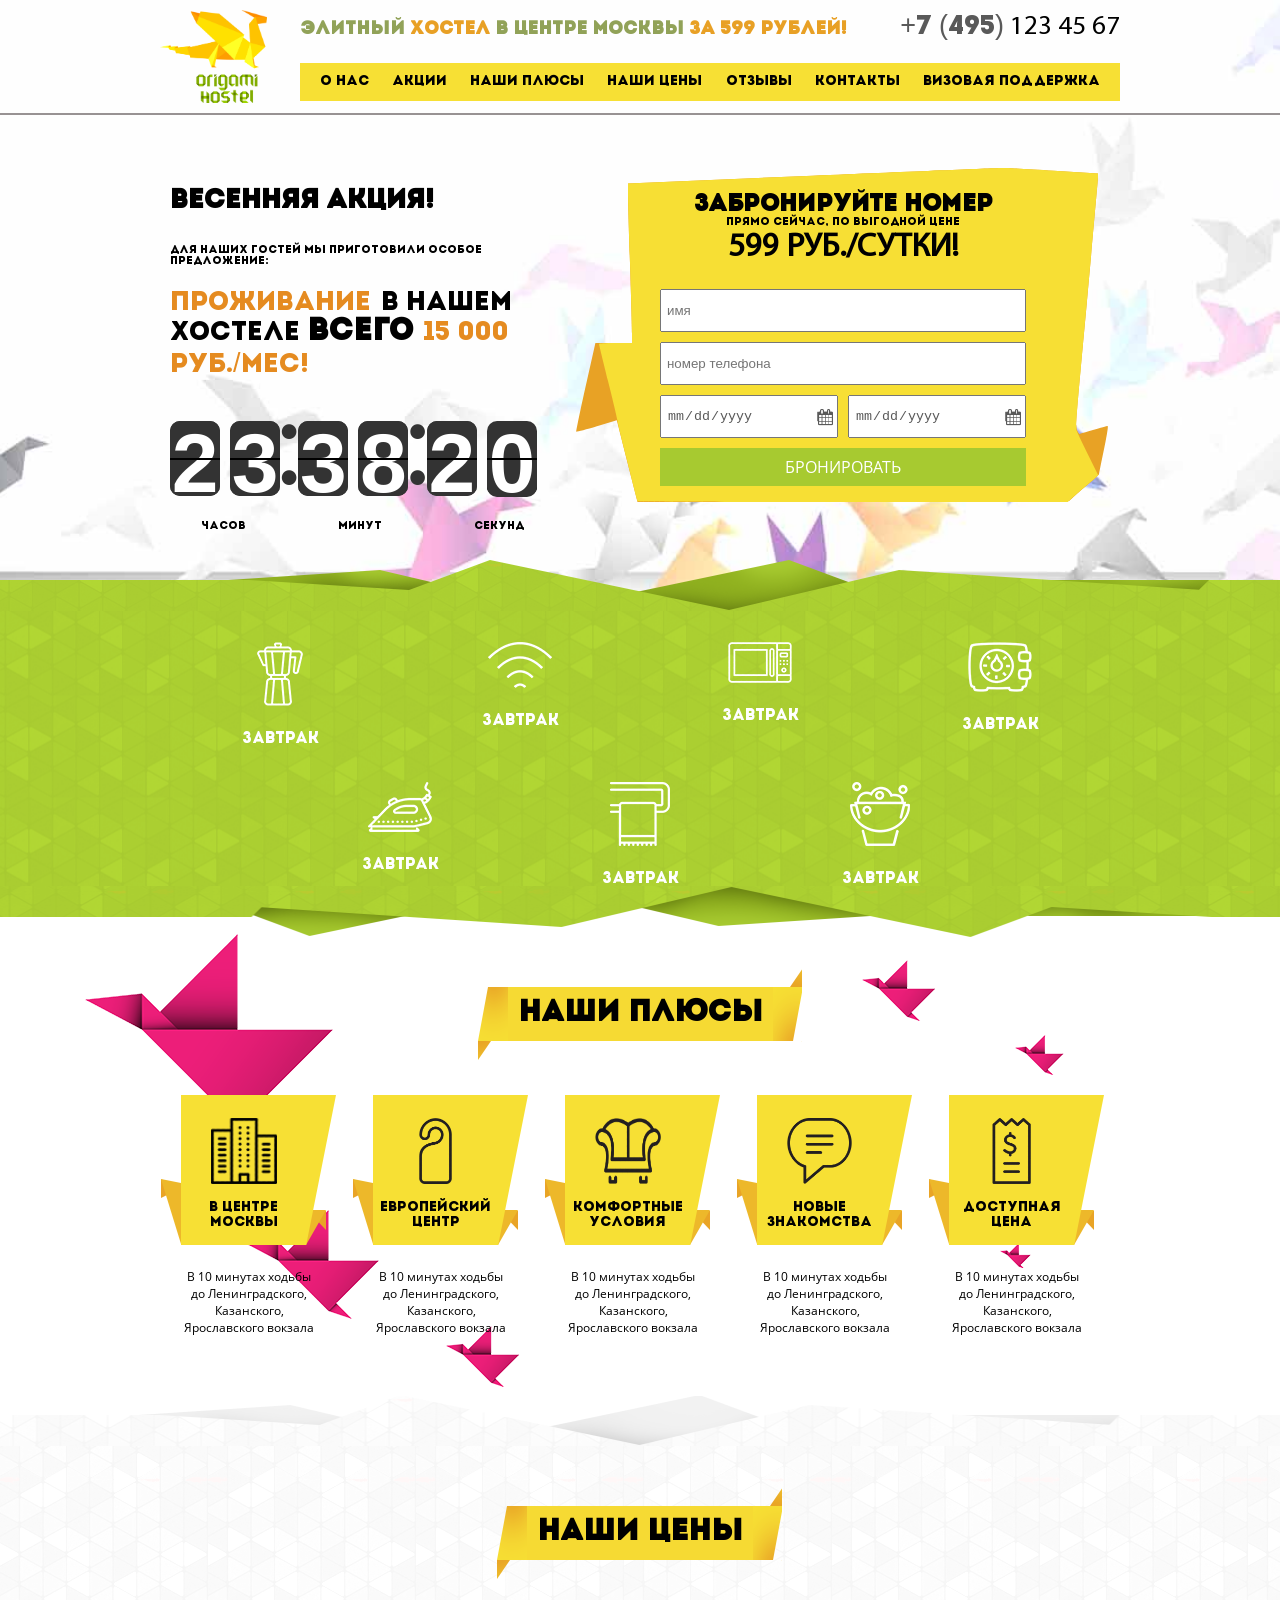
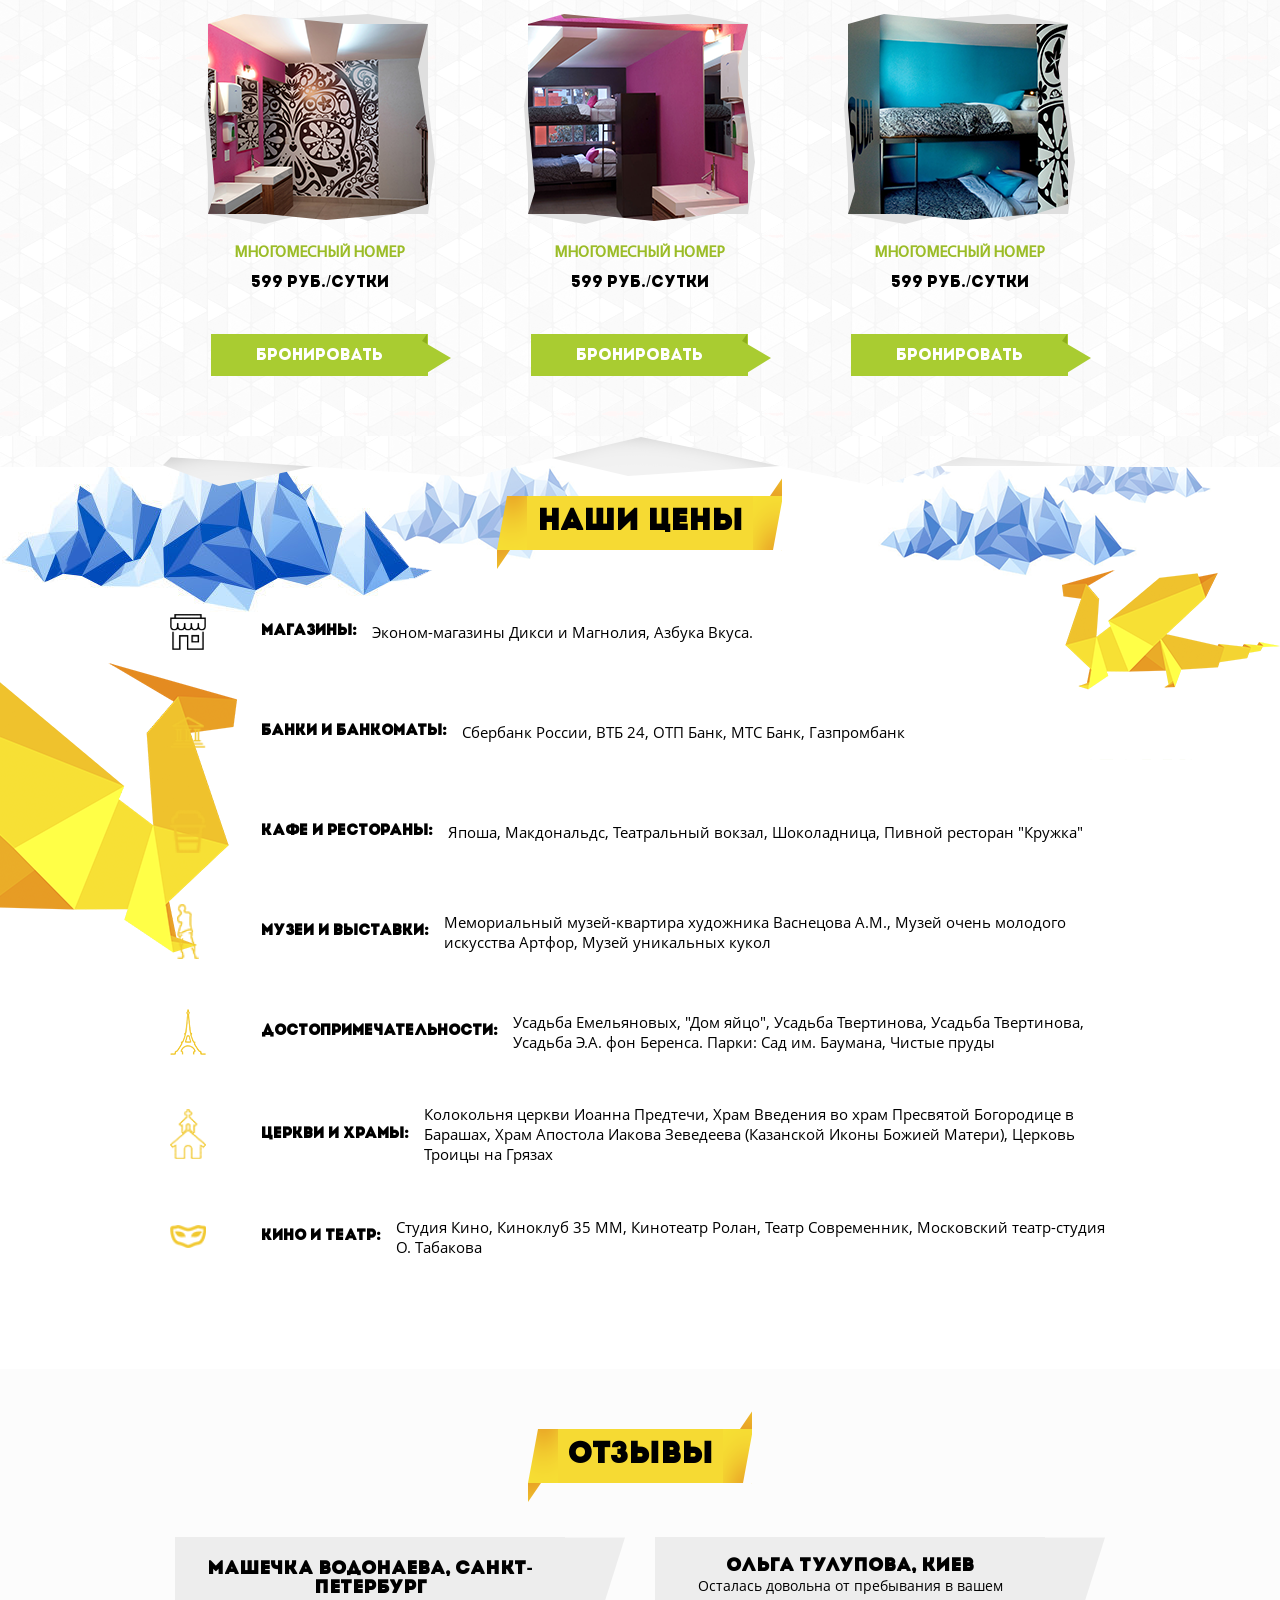
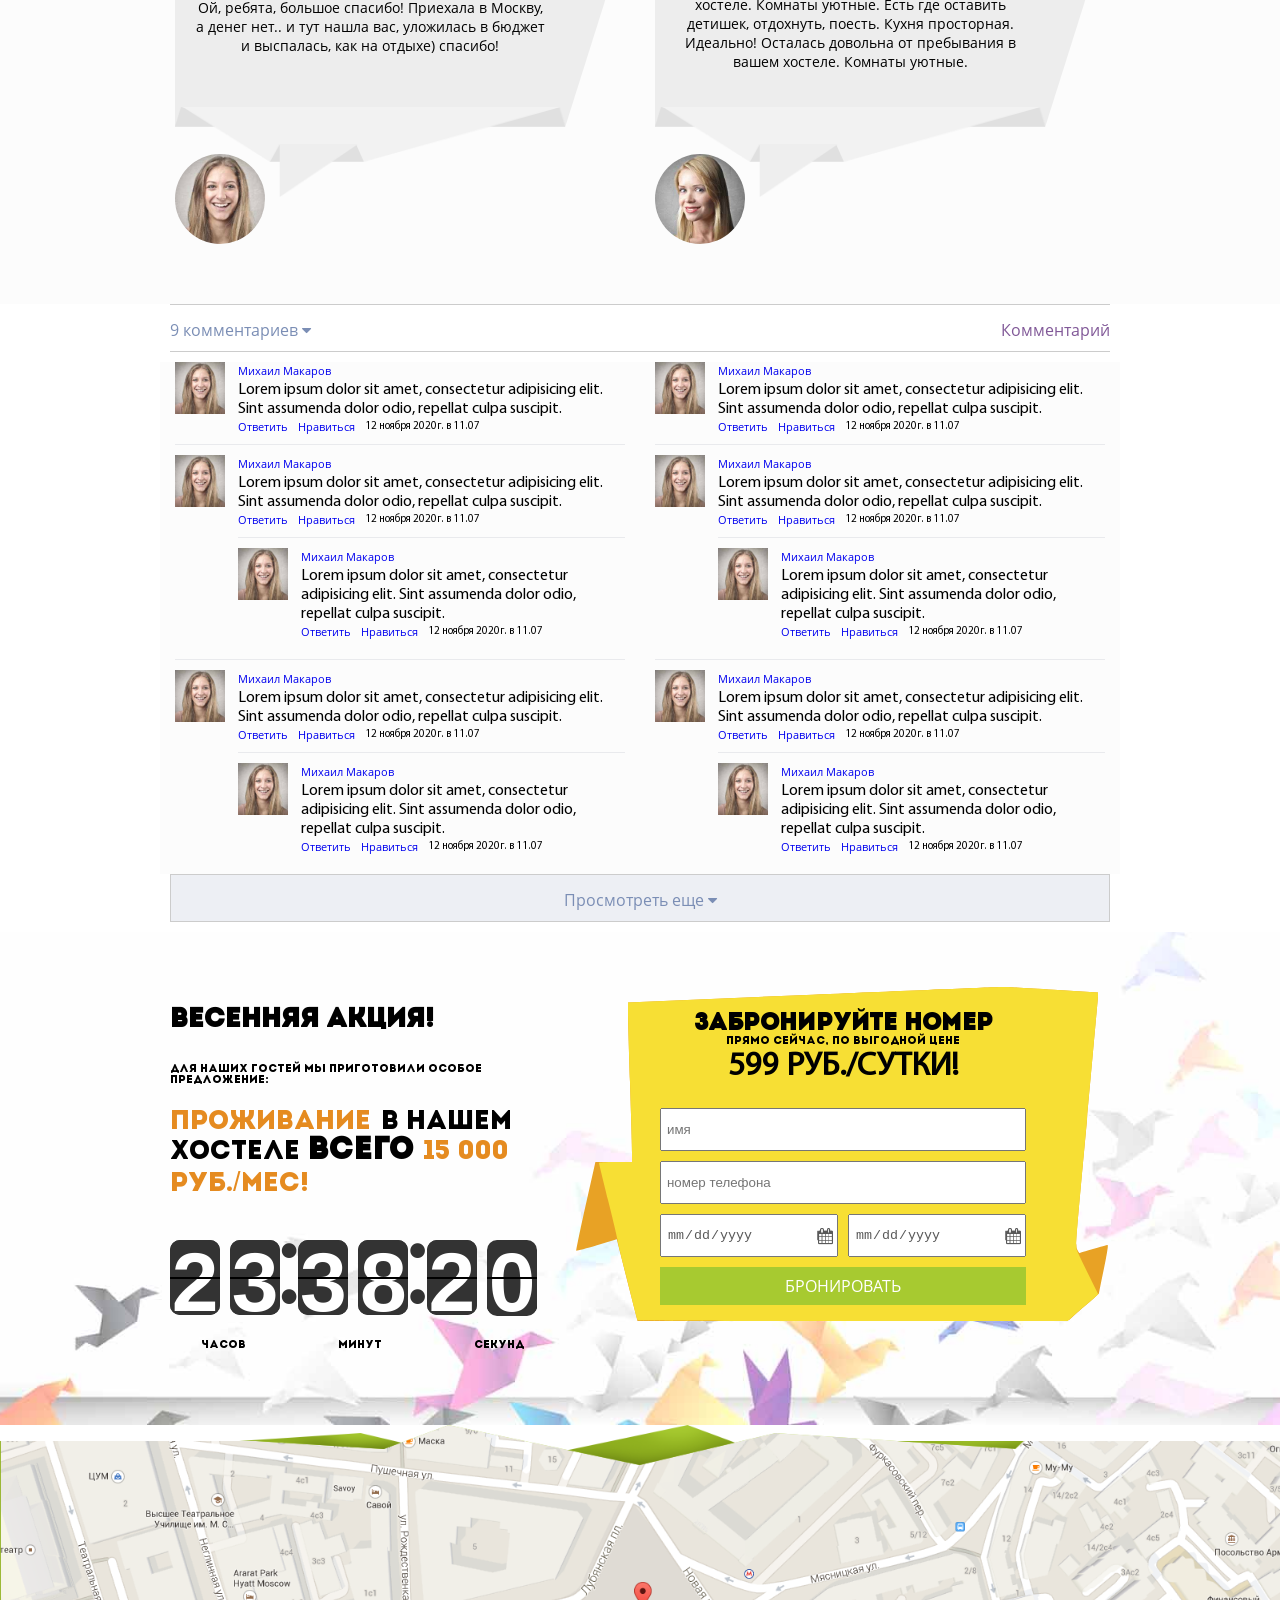
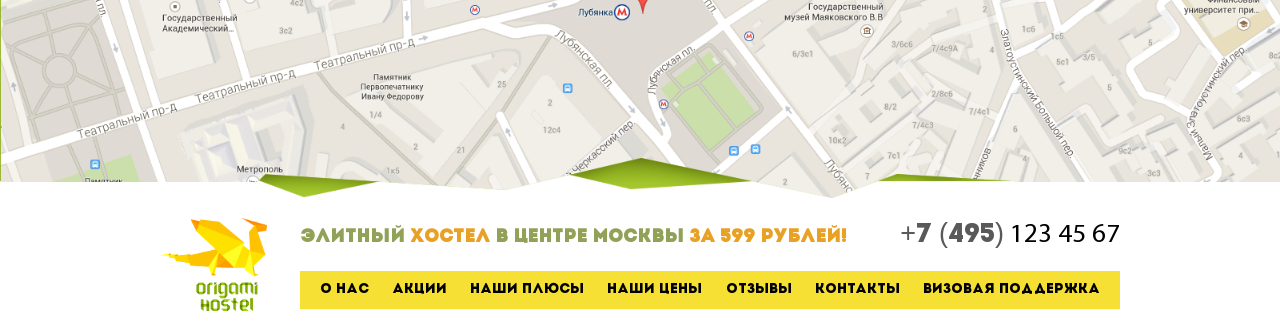
==== commit 72a890e9: "<media 560px>" ====
--- a/index.html
+++ b/index.html
@@ -24,6 +24,11 @@
 								<h2>Элитный <span>хостел</span> в центре Москвы <span>за 599 рублей!</span></h2>
 								<a href="tel:+380501343095"><p><span>+7 (495)</span> 123 45 67</p></a>
 							</div>
+							<div class="hamburger">
+								<a href="#" class="menu_icon">
+									<i class="fa fa-bars" aria-hidden="true"></i>
+								</a>
+							</div>
 							<div class="menu-nav--bar">
 								<ul>
 									<li><a href="#">О нас</a></li>
@@ -549,34 +554,34 @@
 	<div class="map">
 		<img src="img/map.png" alt="">
 	</div>
-	<div class="header">
+	<footer class="header">
 		<div class="wrapper">
-			<div class="row">
-				<div class="menu">
-					<div class="menu-logo">
-						<img src="img/logo.png" alt="">
-					</div>
-					<div class="menu-nav">
-						<div class="menu-nav--contact">
-							<h2>Элитный <span>хостел</span> в центре Москвы <span>за 599 рублей!</span></h2>
-							<a href="tel:+380501343095"><p><span>+7 (495)</span> 123 45 67</p></a>
-						</div>
-						<div class="menu-nav--bar">
-							<ul>
-								<li><a href="#">О нас</a></li>
-								<li><a href="#">Акции</a></li>
-								<li><a href="#">Наши плюсы</a></li>
-								<li><a href="3">Наши цены</a></li>
-								<li><a href="#">Отзывы</a></li>
-								<li><a href="#">Контакты</a></li>
-								<li><a href="#">Визовая поддержка</a></li>
-							</ul>
-						</div>
-					</div>
-				</div>
-			</div>
-		</div>
-	</div>
+				<div class="row">
+					<div class="menu">
+						<div class="menu-logo">
+							<img src="img/logo.png" alt="">
+						</div>
+						<div class="menu-nav">
+							<div class="menu-nav--contact">
+								<h2>Элитный <span>хостел</span> в центре Москвы <span>за 599 рублей!</span></h2>
+								<a href="tel:+380501343095"><p><span>+7 (495)</span> 123 45 67</p></a>
+							</div>
+							<div class="menu-nav--bar menu-nav--bar-footer">
+								<ul>
+									<li><a href="#">О нас</a></li>
+									<li><a href="#">Акции</a></li>
+									<li><a href="#">Наши плюсы</a></li>
+									<li><a href="3">Наши цены</a></li>
+									<li><a href="#">Отзывы</a></li>
+									<li><a href="#">Контакты</a></li>
+									<li><a href="#">Визовая поддержка</a></li>
+								</ul>
+							</div>
+						</div>
+					</div>
+				</div>
+			</div>
+	</footer>
 	<script src="libs/jquery-3.4.1.min.js"></script>
 	<script src="libs/retro-flipping-countdown/js/flip-clock.js"></script>
 	<script src="js/js.js"></script>
--- a/css/styil.css
+++ b/css/styil.css
@@ -12,6 +12,7 @@
 }
 body {
   font-family: "intro", sans-serif;
+  min-width: 537px;
 }
 img {
   max-width: 100%;
@@ -35,7 +36,6 @@
 }
 .wrapper {
   max-width: 960px;
-  min-width: 320px;
   margin: 0 auto;
   padding-left: 10px;
   padding-right: 10px;
@@ -85,7 +85,7 @@
   background-position: center;
 }
 .header {
-  box-shadow: 0 0 2px #989293;
+  box-shadow: 0px 2px 0px 0px #989293;
 }
 .menu {
   display: -webkit-flex;
@@ -101,6 +101,9 @@
 .menu .menu-logo {
   max-width: 107px;
   margin-right: 33px;
+}
+.hamburger {
+  display: none;
 }
 .menu-nav {
   width: 100%;
--- a/css/media.css
+++ b/css/media.css
@@ -49,6 +49,9 @@
 		-ms-flex-direction: column;
 		-o-flex-direction: column;
 		flex-direction: column;
+	}
+	.menu-nav--contact a{
+		flex-shrink: 0;
 	}
 	.menu>.menu-nav--contact:first-child .{
 		order: 2;
@@ -125,8 +128,101 @@
 @media only screen and (max-width: 768px){
 	
 	.wrapper{
-		max-width: 603px;
-	}
+		max-width: 540px;
+	}
+	.hamburger{
+		display: block;
+	}
+	.menu-nav--bar{
+		display: -webkit-flex;
+		display: -moz-flex;
+		display: -ms-flex;
+		display: -o-flex;
+		display: flex;
+		-webkit-flex-direction: column;
+		-moz-flex-direction: column;
+		-ms-flex-direction: column;
+		-o-flex-direction: column;
+		flex-direction: column;
+		width: 540px;
+		margin: 0 auto;
+		z-index: 9999;
+		position: absolute;
+		left: 0;
+	    right: 0;
+	   	top: -100%;
+		opacity: 0;
+		transition: opacity 1.0s ease-in-out,
+					top .1s ease-in-out 1.0s;
+	}
+	.menu_show{
+		top: 121px !important;
+	    transition: all .5s ease-in-out;
+	    left: 0;
+	    right: 0;
+	    width: 100%;
+	    opacity: 1;
+	    width: 540px;
+		margin: 0 auto;
+	    transition: opacity 1.0s ease-in-out;
+	}
+	.menu{
+		display: -webkit-flex;
+		display: -moz-flex;
+		display: -ms-flex;
+		display: -o-flex;
+		display: flex;
+		flex-direction: row;
+
+	}
+	.menu-logo{
+		flex-shrink: 0;
+		margin-right: 15px;
+	}
+	.menu-nav{
+		display: -webkit-flex;
+		display: -moz-flex;
+		display: -ms-flex;
+		display: -o-flex;
+		display: flex;
+		-webkit-flex-direction: row;
+		-moz-flex-direction: row;
+		-ms-flex-direction: row;
+		-o-flex-direction: row;
+		flex-direction: row;
+		-ms-align-items: center;
+		align-items: center;
+	}
+	.menu-nav--bar ul{
+		-webkit-flex-direction: column;
+		-moz-flex-direction: column;
+		-ms-flex-direction: column;
+		-o-flex-direction: column;
+		flex-direction: column;
+		text-align: center;
+		padding: 20px;
+		width: 50%;
+  		margin: 0 auto;
+	}
+	.menu-nav--contact{
+	-webkit-flex-direction: column-reverse;
+	-moz-flex-direction: column-reverse;
+	-ms-flex-direction: column-reverse;
+	-o-flex-direction: column-reverse;
+	flex-direction: column-reverse;
+	text-align: center;
+	}
+	.menu-nav--contact>a{
+		display: block;
+		width: 100%;
+	}
+	.menu_icon{
+		color: #f7e034;
+	}
+	.menu_icon .fa-bars{
+		font-size: 52px;
+	}
+
 	.cm-col-1x{
 		width: 100%
 	}
@@ -151,15 +247,23 @@
 		padding-left: 15px;
 		margin-right: 0;
 	}
-}
-
-@media only screen and (max-width: 560px){
-	
-	.wrapper{
-		width:452px;
-
-	}
-	
-}
-
-
+	.menu-nav--bar-footer{
+		display: none;
+	}
+}
+
+/*@media only screen and (max-width: 560px){
+	
+	.wrapper{
+		min-width:360px;
+
+	}
+	.menu{
+		min-width: 360px;
+		margin: 0 auto; 
+	}
+	
+	
+}
+*/
+
